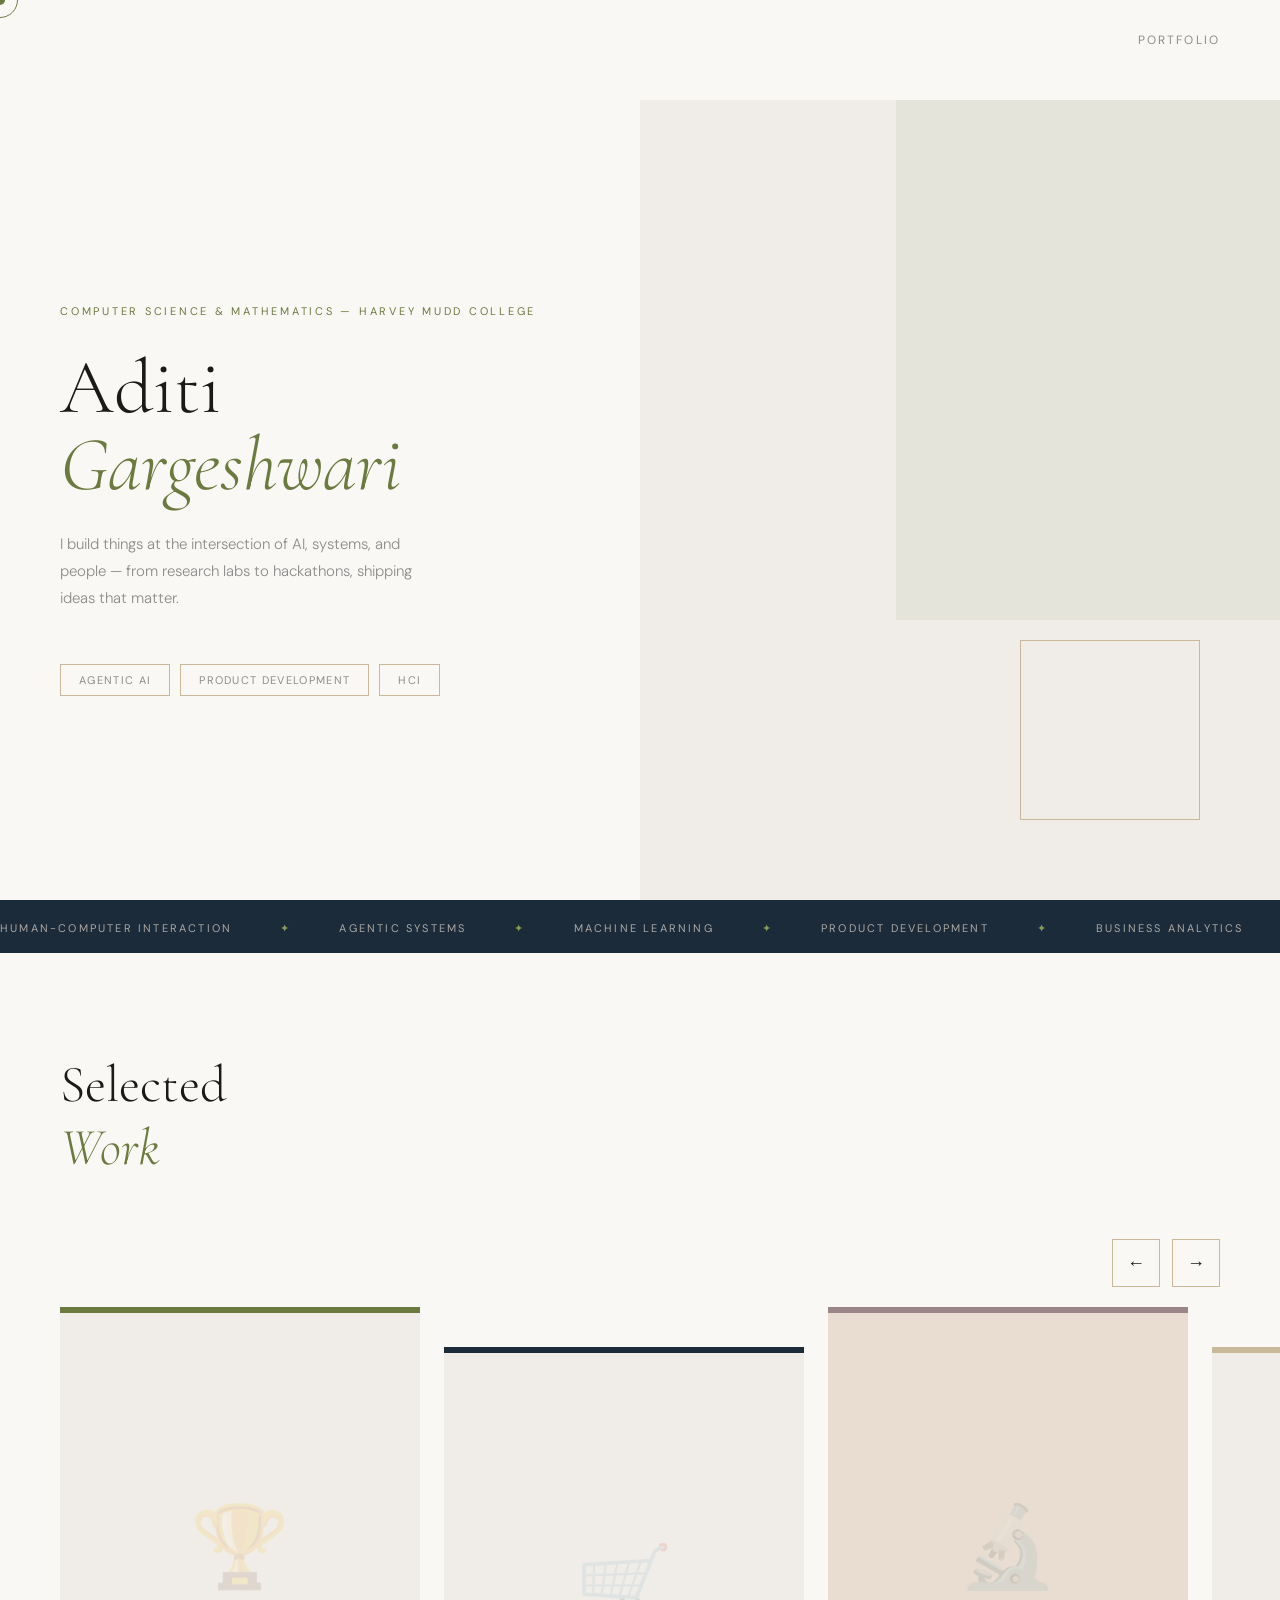
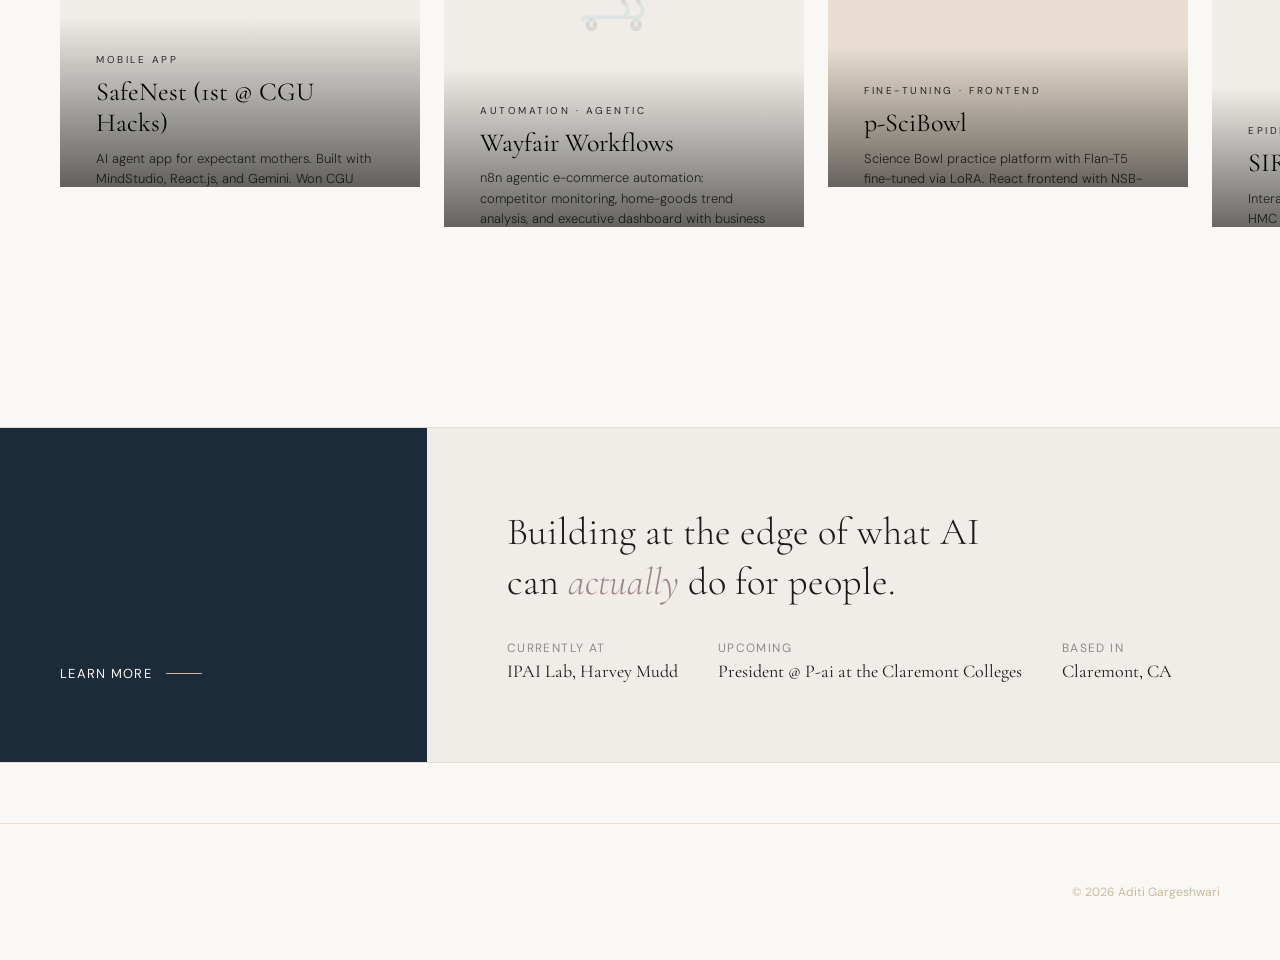
==== index.html @ bfc3ff5f "Rename website.html to index.html" ====
<!DOCTYPE html>
<html lang="en">
<head>
<meta charset="UTF-8">
<meta name="viewport" content="width=device-width, initial-scale=1.0">
<title>Aditi Gargeshwari</title>
<link href="https://fonts.googleapis.com/css2?family=Cormorant+Garamond:ital,wght@0,300;0,400;0,500;1,300;1,400&family=DM+Sans:wght@300;400;500&display=swap" rel="stylesheet">
<style>
  :root {
    --olive: #6B7A3F;
    --olive-light: #8A9A54;
    --tan: #C9B99A;
    --tan-light: #E8DDD0;
    --navy: #1C2B3A;
    --grey: #8C8C8C;
    --grey-light: #F0EDE8;
    --mauve: #9B8589;
    --cream: #FAF8F5;
    --dark: #1A1A18;
  }

  * { margin: 0; padding: 0; box-sizing: border-box; }

  html { scroll-behavior: smooth; }

  body {
    font-family: 'DM Sans', sans-serif;
    background: var(--cream);
    color: var(--dark);
    cursor: none;
  }

  /* Custom cursor */
  .cursor {
    width: 10px; height: 10px;
    background: var(--olive);
    border-radius: 50%;
    position: fixed;
    pointer-events: none;
    z-index: 9999;
    transition: transform 0.15s ease;
    transform: translate(-50%, -50%);
  }
  .cursor-ring {
    width: 36px; height: 36px;
    border: 1px solid var(--olive);
    border-radius: 50%;
    position: fixed;
    pointer-events: none;
    z-index: 9998;
    transition: transform 0.4s ease, width 0.3s, height 0.3s, border-color 0.3s;
    transform: translate(-50%, -50%);
  }
  body:has(a:hover) .cursor-ring,
  body:has(button:hover) .cursor-ring {
    width: 56px; height: 56px;
    border-color: var(--mauve);
  }

  /* NAV */
  nav {
    position: fixed; top: 0; left: 0; right: 0;
    z-index: 100;
    display: flex; justify-content: space-between; align-items: center;
    padding: 28px 60px;
    background: var(--cream);
    border-bottom: 1px solid transparent;
    transition: border-color 0.3s, background 0.3s;
  }
  nav.scrolled {
    border-bottom-color: var(--tan);
    background: rgba(250,248,245,0.96);
    backdrop-filter: blur(10px);
  }
  .nav-logo {
    font-family: 'Cormorant Garamond', serif;
    font-size: 22px;
    font-weight: 400;
    letter-spacing: 0.08em;
    color: var(--dark);
    text-decoration: none;
  }
  .nav-logo span { color: var(--olive); }
  .nav-links {
    display: flex; gap: 44px; list-style: none;
  }
  .nav-links a {
    font-size: 12px;
    letter-spacing: 0.18em;
    text-transform: uppercase;
    text-decoration: none;
    color: var(--grey);
    transition: color 0.2s;
    position: relative;
  }
  .nav-links a::after {
    content: '';
    position: absolute; bottom: -3px; left: 0;
    width: 0; height: 1px;
    background: var(--olive);
    transition: width 0.3s ease;
  }
  .nav-links a:hover { color: var(--dark); }
  .nav-links a:hover::after { width: 100%; }

  /* HERO */
  .hero {
    min-height: 100vh;
    display: grid;
    grid-template-columns: 1fr 1fr;
    padding-top: 100px;
  }
  .hero-left {
    display: flex; flex-direction: column; justify-content: center;
    padding: 80px 60px 80px 60px;
  }
  .hero-eyebrow {
    font-size: 11px;
    letter-spacing: 0.25em;
    text-transform: uppercase;
    color: var(--olive);
    margin-bottom: 32px;
  }
  .hero-name {
    font-family: 'Cormorant Garamond', serif;
    font-size: clamp(56px, 6vw, 88px);
    font-weight: 300;
    line-height: 1.0;
    color: var(--dark);
    margin-bottom: 28px;
  }
  .hero-name em {
    font-style: italic;
    color: var(--olive);
  }
  .hero-desc {
    font-size: 15px;
    line-height: 1.8;
    color: var(--grey);
    max-width: 380px;
    margin-bottom: 52px;
    font-weight: 300;
  }
  .hero-tags {
    display: flex; gap: 10px; flex-wrap: wrap;
  }
  .tag {
    font-size: 11px;
    letter-spacing: 0.12em;
    text-transform: uppercase;
    padding: 8px 18px;
    border: 1px solid var(--tan);
    color: var(--grey);
    border-radius: 0;
    transition: all 0.2s;
  }
  .tag:hover { background: var(--tan-light); color: var(--dark); }

  .hero-right {
    background: var(--grey-light);
    position: relative;
    overflow: hidden;
    display: flex; align-items: flex-end; justify-content: flex-start;
    padding: 60px;
  }
  .hero-accent-block {
    position: absolute;
    top: 0; right: 0;
    width: 60%; height: 65%;
    background: var(--olive);
    opacity: 0.08;
  }
  .hero-accent-block-2 {
    position: absolute;
    bottom: 80px; right: 80px;
    width: 180px; height: 180px;
    border: 1px solid var(--tan);
  }
  .hero-stats {
    display: flex; gap: 48px;
    position: relative; z-index: 2;
  }
  .stat-item {}
  .stat-num {
    font-family: 'Cormorant Garamond', serif;
    font-size: 52px;
    font-weight: 300;
    color: var(--navy);
    line-height: 1;
  }
  .stat-label {
    font-size: 11px;
    letter-spacing: 0.15em;
    text-transform: uppercase;
    color: var(--grey);
    margin-top: 6px;
  }
  .hero-decoration {
    position: absolute;
    top: 40px; left: 40px;
    font-family: 'Cormorant Garamond', serif;
    font-size: 11px;
    letter-spacing: 0.2em;
    text-transform: uppercase;
    color: var(--tan);
    writing-mode: vertical-rl;
  }

  /* MARQUEE */
  .marquee-strip {
    background: var(--navy);
    padding: 16px 0;
    overflow: hidden;
    white-space: nowrap;
  }
  .marquee-inner {
    display: inline-flex; gap: 48px;
    animation: marquee 20s linear infinite;
  }
  .marquee-inner span {
    font-size: 11px;
    letter-spacing: 0.2em;
    text-transform: uppercase;
    color: var(--tan-light);
    opacity: 0.7;
  }
  .marquee-inner .dot {
    color: var(--olive-light);
    opacity: 1;
  }
  @keyframes marquee {
    from { transform: translateX(0); }
    to { transform: translateX(-50%); }
  }

  /* PROJECTS SECTION */
  .projects-section {
    padding: 100px 0;
  }
  .section-header {
    padding: 0 60px 60px;
    display: flex; justify-content: space-between; align-items: flex-end;
  }
  .section-title {
    font-family: 'Cormorant Garamond', serif;
    font-size: 52px;
    font-weight: 300;
    color: var(--dark);
  }
  .section-title em { font-style: italic; color: var(--olive); }
  .section-count {
    font-size: 12px;
    letter-spacing: 0.15em;
    text-transform: uppercase;
    color: var(--grey);
  }

  /* HORIZONTAL SCROLL */
  .h-scroll-wrapper {
    position: relative;
    overflow: hidden;
  }
  .h-scroll-track {
    display: flex;
    gap: 24px;
    padding: 0 60px 40px;
    overflow-x: auto;
    scroll-behavior: smooth;
    scrollbar-width: none;
    -ms-overflow-style: none;
    cursor: grab;
  }
  .h-scroll-track:active { cursor: grabbing; }
  .h-scroll-track::-webkit-scrollbar { display: none; }

  .project-card {
    flex: 0 0 360px;
    height: 480px;
    position: relative;
    overflow: hidden;
    background: var(--grey-light);
    transition: transform 0.4s ease;
  }
  .project-card:hover { transform: translateY(-6px); }
  .project-card:nth-child(even) { margin-top: 40px; }
  .project-card:nth-child(3n) { background: var(--tan-light); }
  .project-card:nth-child(1) .card-accent { background: var(--olive); }
  .project-card:nth-child(2) .card-accent { background: var(--navy); }
  .project-card:nth-child(3) .card-accent { background: var(--mauve); }
  .project-card:nth-child(4) .card-accent { background: var(--tan); }
  .project-card:nth-child(5) .card-accent { background: var(--olive-light); }

  .card-accent {
    position: absolute;
    top: 0; left: 0;
    width: 100%; height: 6px;
  }
  .card-number {
    position: absolute;
    top: 28px; right: 28px;
    font-family: 'Cormorant Garamond', serif;
    font-size: 64px;
    font-weight: 300;
    color: var(--dark);
    opacity: 0.08;
    line-height: 1;
  }
  .card-body {
    position: absolute;
    bottom: 0; left: 0; right: 0;
    padding: 36px;
    background: linear-gradient(to top, rgba(26,26,24,0.9) 0%, transparent 100%);
    color: black; /* CHANGED THIS FROM WHITE TO BLACK  ------------- */
    transform: translateY(60px);
    transition: transform 0.4s ease;
  }
  .project-card:hover .card-body { transform: translateY(0); }
  .card-category {
    font-size: 10px;
    letter-spacing: 0.25em;
    text-transform: uppercase;
    color: var(--black);
    margin-bottom: 10px;
    opacity: 0.8;
  }
  .card-title {
    font-family: 'Cormorant Garamond', serif;
    font-size: 26px;
    font-weight: 400;
    margin-bottom: 10px;
    line-height: 1.2;
  }
  .card-desc {
    font-size: 13px;
    line-height: 1.6;
    opacity: 0.75;
    font-weight: 300;
  }
  .card-icon {
    position: absolute;
    top: 50%; left: 50%;
    transform: translate(-50%, -50%);
    font-size: 80px;
    opacity: 0.15;
    transition: opacity 0.3s, transform 0.3s;
  }
  .project-card:hover .card-icon {
    opacity: 0.06;
    transform: translate(-50%, -60%) scale(1.1);
  }

  /* Scroll controls */
  .scroll-controls {
    display: flex; gap: 12px;
    padding: 0 60px 20px;
    justify-content: flex-end;
  }
  .scroll-btn {
    width: 48px; height: 48px;
    border: 1px solid var(--tan);
    background: none;
    cursor: pointer;
    display: flex; align-items: center; justify-content: center;
    transition: all 0.2s;
    color: var(--dark);
    font-size: 18px;
  }
  .scroll-btn:hover {
    background: var(--navy);
    border-color: var(--navy);
    color: white;
  }

  /* ABOUT TEASER */
  .about-teaser {
    display: grid;
    grid-template-columns: 1fr 2fr;
    border-top: 1px solid var(--tan-light);
    border-bottom: 1px solid var(--tan-light);
    margin: 60px 0;
  }
  .about-left {
    background: var(--navy);
    padding: 80px 60px;
    display: flex; flex-direction: column; justify-content: space-between;
  }
  .about-label {
    font-size: 11px;
    letter-spacing: 0.25em;
    text-transform: uppercase;
    color: var(--tan);
  }
  .about-cta {
    display: inline-flex; align-items: center; gap: 14px;
    color: var(--cream);
    text-decoration: none;
    font-size: 13px;
    letter-spacing: 0.1em;
    text-transform: uppercase;
    margin-top: 40px;
    transition: gap 0.2s;
  }
  .about-cta:hover { gap: 22px; }
  .about-cta-arrow {
    width: 36px; height: 1px;
    background: var(--tan);
    position: relative;
  }
  .about-right {
    padding: 80px 80px;
    background: var(--grey-light);
  }
  .about-quote {
    font-family: 'Cormorant Garamond', serif;
    font-size: clamp(32px, 3vw, 46px);
    font-weight: 300;
    line-height: 1.3;
    color: var(--dark);
    margin-bottom: 32px;
  }
  .about-quote em { font-style: italic; color: var(--mauve); }
  .about-details {
    display: flex; gap: 40px;
  }
  .about-detail {
    font-size: 12px;
    letter-spacing: 0.12em;
    text-transform: uppercase;
    color: var(--grey);
  }
  .about-detail strong {
    display: block;
    font-weight: 400;
    color: var(--dark);
    font-family: 'Cormorant Garamond', serif;
    font-size: 18px;
    letter-spacing: 0;
    text-transform: none;
    margin-top: 4px;
  }

  /* FOOTER */
  footer {
    padding: 60px;
    display: flex; justify-content: space-between; align-items: center;
    border-top: 1px solid var(--tan-light);
  }
  .footer-logo {
    font-family: 'Cormorant Garamond', serif;
    font-size: 28px;
    font-weight: 300;
    color: var(--dark);
  }
  .footer-logo span { color: var(--olive); }
  .footer-links {
    display: flex; gap: 32px; list-style: none;
  }
  .footer-links a {
    font-size: 12px;
    letter-spacing: 0.15em;
    text-transform: uppercase;
    color: var(--grey);
    text-decoration: none;
    transition: color 0.2s;
  }
  .footer-links a:hover { color: var(--olive); }
  .footer-copy {
    font-size: 12px;
    color: var(--tan);
  }

  /* ANIMATIONS */
  .fade-in {
    opacity: 0;
    transform: translateY(24px);
    transition: opacity 0.7s ease, transform 0.7s ease;
  }
  .fade-in.visible { opacity: 1; transform: translateY(0); }

</style>
</head>
<body>

<div class="cursor" id="cursor"></div>
<div class="cursor-ring" id="cursorRing"></div>

<nav id="nav">
  <a href="#" class="nav-logo"><span></span></a>
  <ul class="nav-links">
    <li><a href="#projects">Portfolio</a></li>
    <!-- <li><a href="#">About</a></li>
    <li><a href="#">Résumé</a></li> --> 
  </ul>
</nav>

<!-- HERO -->
<section class="hero">
  <div class="hero-left fade-in">
    <p class="hero-eyebrow">Computer Science & Mathematics — Harvey Mudd College</p>
    <h1 class="hero-name">Aditi<br><em>Gargeshwari</em></h1>
    <p class="hero-desc">I build things at the intersection of AI, systems, and people — from research labs to hackathons, shipping ideas that matter.</p>
    <div class="hero-tags">
      <span class="tag">Agentic AI</span>
      <span class="tag">Product Development</span>
      <span class="tag">HCI</span>
    </div> 
  </div>
  <div class="hero-right">
    <div class="hero-decoration"> <!-- Portfolio — 2026 --> </div>
    <div class="hero-accent-block"></div>
    <div class="hero-accent-block-2"></div>
    <!--  <div class="hero-stats">
      <div class="stat-item">
        <div class="stat-num">1st</div>
        <div class="stat-label">CGU Hacks</div>
      </div>
       <div class="stat-item">
        <div class="stat-num">5+</div>
        <div class="stat-label">Projects</div>
      </div> 
      <div class="stat-item">
        <div class="stat-num">2</div>
        <div class="stat-label">Labs</div>
      </div>
    </div>  -->
  </div>
</section>

<!-- MARQUEE -->
<div class="marquee-strip">
  <div class="marquee-inner">
    <span>Human-Computer Interaction</span><span class="dot">✦</span>
    <span>Agentic Systems</span><span class="dot">✦</span>
    <span>Machine Learning</span><span class="dot">✦</span>
    <span>Product Development</span><span class="dot">✦</span>
    <span>Business Analytics</span><span class="dot">✦</span>
    <span>Mathematics</span><span class="dot">✦</span>

    <span>Human-Computer Interaction</span><span class="dot">✦</span>
    <span>Agentic Systems</span><span class="dot">✦</span>
    <span>Machine Learning</span><span class="dot">✦</span>
    <span>Product Development</span><span class="dot">✦</span>
    <span>Business Analytics</span><span class="dot">✦</span>
    <span>Mathematics</span><span class="dot">✦</span>
  </div>
</div>

<!-- PROJECTS -->
<section class="projects-section" id="projects">
  <div class="section-header fade-in">
    <h2 class="section-title">Selected<br><em>Work</em></h2>
    <span class="section-count"><!-- 05 Projects --> </span>
  </div>

  <div class="scroll-controls">
    <button class="scroll-btn" id="scrollLeft">←</button>
    <button class="scroll-btn" id="scrollRight">→</button>
  </div>

  <div class="h-scroll-wrapper">
    <div class="h-scroll-track" id="scrollTrack">

      <div class="project-card">
        <div class="card-accent"></div>
        <div class="card-number"></div>
        <div class="card-icon">🏆</div>
        <div class="card-body">
          <div class="card-category">Mobile App</div>
          <div class="card-title">SafeNest (1st @ CGU Hacks) </div>
          <div class="card-desc">AI agent app for expectant mothers. Built with MindStudio, React.js, and Gemini. Won CGU Hacks 2025.</div>
        </div>
      </div>

      <div class="project-card">
        <div class="card-accent"></div>
        <div class="card-number"></div>
        <div class="card-icon">🛒</div>
        <div class="card-body">
          <div class="card-category">Automation · Agentic</div>
          <div class="card-title">Wayfair Workflows</div>
          <div class="card-desc">n8n agentic e-commerce automation: competitor monitoring, home-goods trend analysis, and executive dashboard with business actions.</div>
        </div>
      </div>


      <div class="project-card">
        <div class="card-accent"></div>
        <div class="card-number"></div>
        <div class="card-icon">🔬</div>
        <div class="card-body">
          <div class="card-category">Fine-tuning · Frontend</div>
          <div class="card-title">p-SciBowl</div>
          <div class="card-desc">Science Bowl practice platform with Flan-T5 fine-tuned via LoRA. React frontend with NSB-style interface.</div>
        </div>
      </div>

      <div class="project-card">
        <div class="card-accent"></div>
        <div class="card-number"></div>
        <div class="card-icon">📊</div>
        <div class="card-body">
          <div class="card-category">Epidemiology · Applied Math</div>
          <div class="card-title">SIR Model (Prototype)</div>
          <div class="card-desc">Interactive epidemiological model presented to HMC faculty. Built as a supplementary learning tool for visualizing disease models.</div>
        </div>
      </div>

      <div class="project-card">
        <div class="card-accent"></div>
        <div class="card-number"></div>
        <div class="card-icon">🌐</div>
        <div class="card-body">
          <div class="card-category">Browser Extension · AI</div>
          <div class="card-title">Confidence Compass (Prototype)</div>
          <div class="card-desc">Tracks AI vs. independent problem-solving patterns in real time. IPAI Lab fellowship project.</div>
        </div>
      </div>

     
    </div>
  </div>
</section>

<!-- ABOUT TEASER -->
<div class="about-teaser fade-in">
  <div class="about-left">
    <div class="about-label"><!-- About Me --> </div>
    <a href="#" class="about-cta">
      Learn more
      <span class="about-cta-arrow"></span>
    </a>
  </div>
  <div class="about-right">
    <p class="about-quote">Building at the edge of what AI<br>can <em>actually</em> do for people.</p>
    <div class="about-details">
      <div class="about-detail">
        Currently at
        <strong>IPAI Lab, Harvey Mudd</strong>
      </div>
      <div class="about-detail">
        Upcoming
        <strong>President @ P-ai at the Claremont Colleges</strong>
      </div>
      <div class="about-detail">
        Based in
        <strong>Claremont, CA</strong>
      </div>
    </div>
  </div>
</div>

<footer>
  <div class="footer-logo"><span></span></div>
  <ul class="footer-links">
    <!-- <li><a href="#">GitHub</a></li>
    <li><a href="#">LinkedIn</a></li>
    <li><a href="#">Email</a></li> --> 
  </ul>
  <div class="footer-copy">© 2026 Aditi Gargeshwari</div>
</footer>

<script>
  // Custom cursor
  const cursor = document.getElementById('cursor');
  const ring = document.getElementById('cursorRing');
  document.addEventListener('mousemove', e => {
    cursor.style.left = e.clientX + 'px';
    cursor.style.top = e.clientY + 'px';
    setTimeout(() => {
      ring.style.left = e.clientX + 'px';
      ring.style.top = e.clientY + 'px';
    }, 80);
  });

  // Nav scroll
  window.addEventListener('scroll', () => {
    document.getElementById('nav').classList.toggle('scrolled', window.scrollY > 40);
  });

  // Fade in
  const observer = new IntersectionObserver(entries => {
    entries.forEach(e => { if (e.isIntersecting) e.target.classList.add('visible'); });
  }, { threshold: 0.1 });
  document.querySelectorAll('.fade-in').forEach(el => observer.observe(el));

  // Horizontal scroll buttons
  const track = document.getElementById('scrollTrack');
  document.getElementById('scrollLeft').addEventListener('click', () => {
    track.scrollBy({ left: -400, behavior: 'smooth' });
  });
  document.getElementById('scrollRight').addEventListener('click', () => {
    track.scrollBy({ left: 400, behavior: 'smooth' });
  });

  // Drag scroll
  let isDown = false, startX, scrollLeft;
  track.addEventListener('mousedown', e => {
    isDown = true;
    startX = e.pageX - track.offsetLeft;
    scrollLeft = track.scrollLeft;
  });
  track.addEventListener('mouseleave', () => isDown = false);
  track.addEventListener('mouseup', () => isDown = false);
  track.addEventListener('mousemove', e => {
    if (!isDown) return;
    e.preventDefault();
    const x = e.pageX - track.offsetLeft;
    track.scrollLeft = scrollLeft - (x - startX) * 1.5;
  });
</script>
</body>
</html>
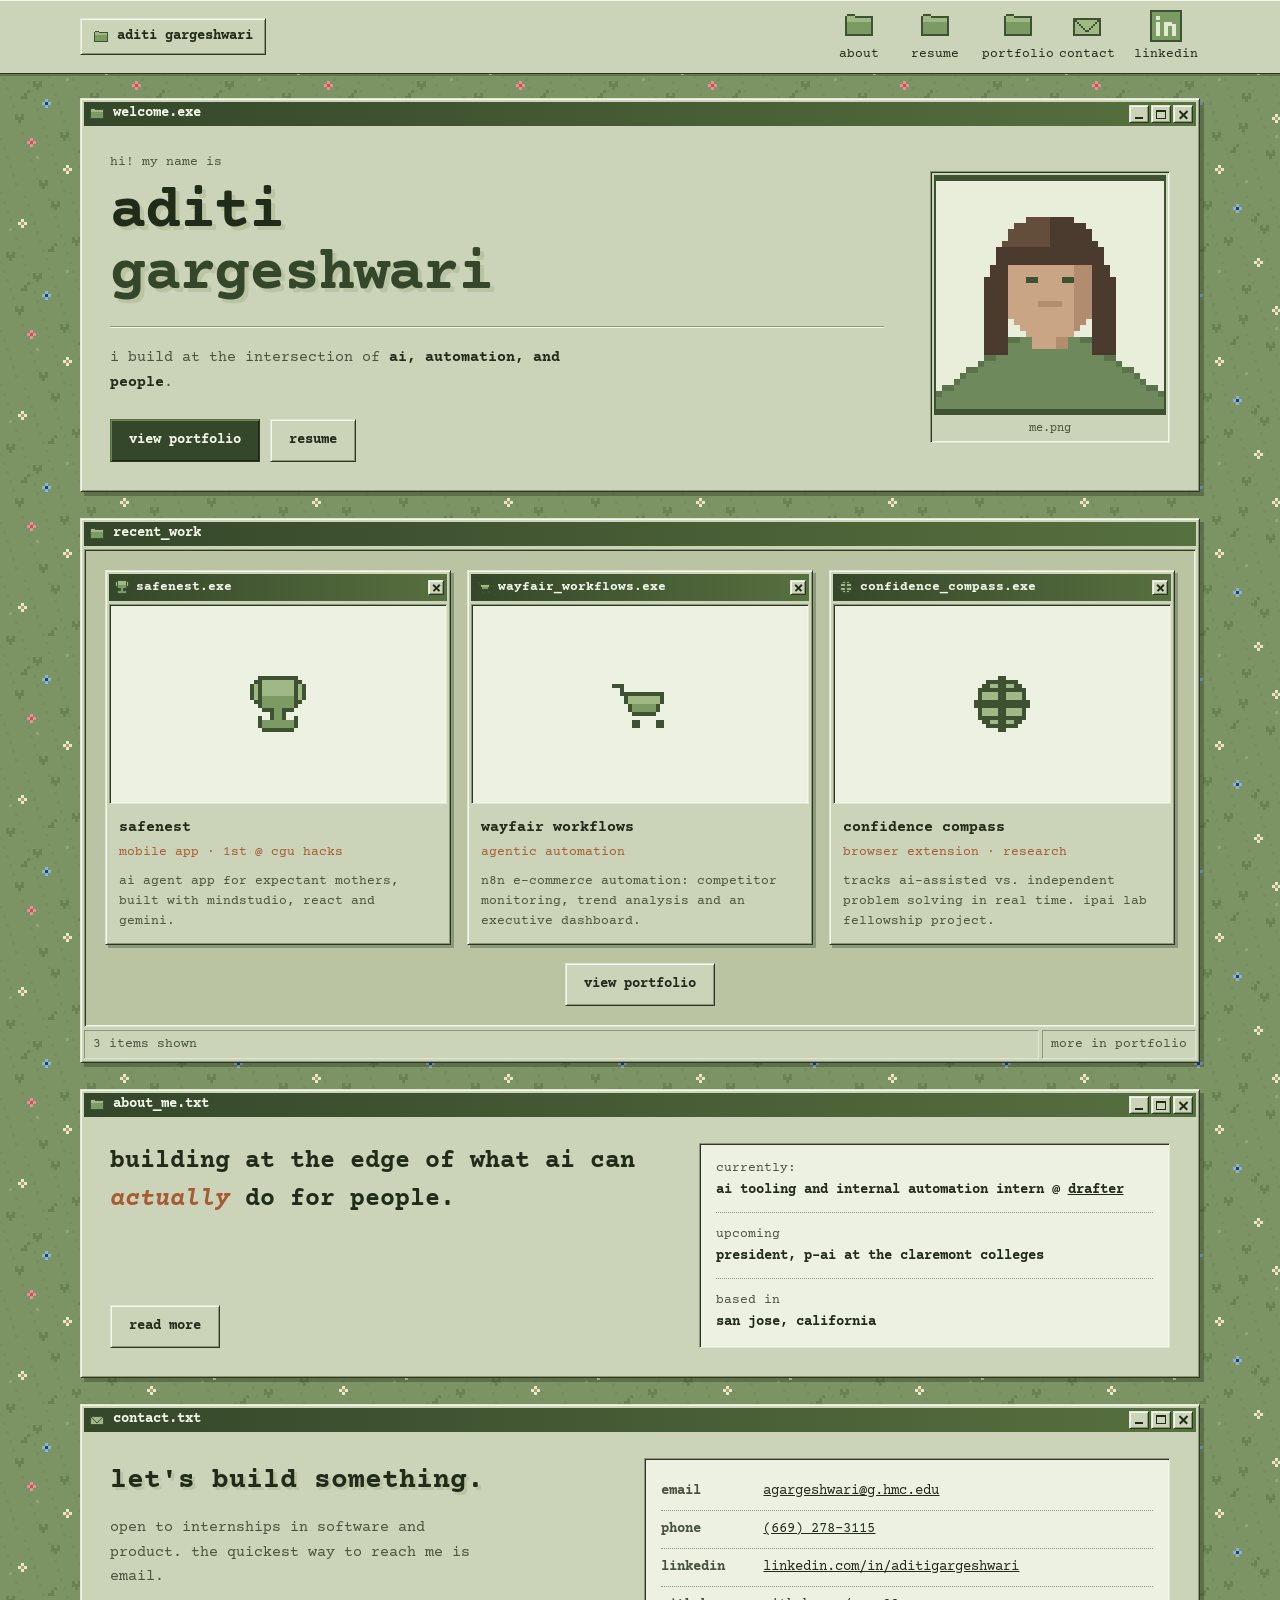
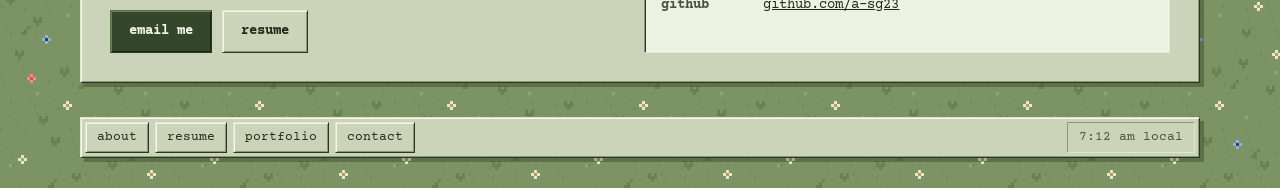
==== commit f7a05794: "Rebuild site as a sage-green retro desktop theme Replace the single-file page with a four-page site " ====
--- a/index.html
+++ b/index.html
@@ -3,710 +3,233 @@
 <head>
 <meta charset="UTF-8">
 <meta name="viewport" content="width=device-width, initial-scale=1.0">
-<title>Aditi Gargeshwari</title>
-<link href="https://fonts.googleapis.com/css2?family=Cormorant+Garamond:ital,wght@0,300;0,400;0,500;1,300;1,400&family=DM+Sans:wght@300;400;500&display=swap" rel="stylesheet">
-<style>
-  :root {
-    --olive: #6B7A3F;
-    --olive-light: #8A9A54;
-    --tan: #C9B99A;
-    --tan-light: #E8DDD0;
-    --navy: #1C2B3A;
-    --grey: #8C8C8C;
-    --grey-light: #F0EDE8;
-    --mauve: #9B8589;
-    --cream: #FAF8F5;
-    --dark: #1A1A18;
-  }
-
-  * { margin: 0; padding: 0; box-sizing: border-box; }
-
-  html { scroll-behavior: smooth; }
-
-  body {
-    font-family: 'DM Sans', sans-serif;
-    background: var(--cream);
-    color: var(--dark);
-    cursor: none;
-  }
-
-  /* Custom cursor */
-  .cursor {
-    width: 10px; height: 10px;
-    background: var(--olive);
-    border-radius: 50%;
-    position: fixed;
-    pointer-events: none;
-    z-index: 9999;
-    transition: transform 0.15s ease;
-    transform: translate(-50%, -50%);
-  }
-  .cursor-ring {
-    width: 36px; height: 36px;
-    border: 1px solid var(--olive);
-    border-radius: 50%;
-    position: fixed;
-    pointer-events: none;
-    z-index: 9998;
-    transition: transform 0.4s ease, width 0.3s, height 0.3s, border-color 0.3s;
-    transform: translate(-50%, -50%);
-  }
-  body:has(a:hover) .cursor-ring,
-  body:has(button:hover) .cursor-ring {
-    width: 56px; height: 56px;
-    border-color: var(--mauve);
-  }
-
-  /* NAV */
-  nav {
-    position: fixed; top: 0; left: 0; right: 0;
-    z-index: 100;
-    display: flex; justify-content: space-between; align-items: center;
-    padding: 28px 60px;
-    background: var(--cream);
-    border-bottom: 1px solid transparent;
-    transition: border-color 0.3s, background 0.3s;
-  }
-  nav.scrolled {
-    border-bottom-color: var(--tan);
-    background: rgba(250,248,245,0.96);
-    backdrop-filter: blur(10px);
-  }
-  .nav-logo {
-    font-family: 'Cormorant Garamond', serif;
-    font-size: 22px;
-    font-weight: 400;
-    letter-spacing: 0.08em;
-    color: var(--dark);
-    text-decoration: none;
-  }
-  .nav-logo span { color: var(--olive); }
-  .nav-links {
-    display: flex; gap: 44px; list-style: none;
-  }
-  .nav-links a {
-    font-size: 12px;
-    letter-spacing: 0.18em;
-    text-transform: uppercase;
-    text-decoration: none;
-    color: var(--grey);
-    transition: color 0.2s;
-    position: relative;
-  }
-  .nav-links a::after {
-    content: '';
-    position: absolute; bottom: -3px; left: 0;
-    width: 0; height: 1px;
-    background: var(--olive);
-    transition: width 0.3s ease;
-  }
-  .nav-links a:hover { color: var(--dark); }
-  .nav-links a:hover::after { width: 100%; }
-
-  /* HERO */
-  .hero {
-    min-height: 100vh;
-    display: grid;
-    grid-template-columns: 1fr 1fr;
-    padding-top: 100px;
-  }
-  .hero-left {
-    display: flex; flex-direction: column; justify-content: center;
-    padding: 80px 60px 80px 60px;
-  }
-  .hero-eyebrow {
-    font-size: 11px;
-    letter-spacing: 0.25em;
-    text-transform: uppercase;
-    color: var(--olive);
-    margin-bottom: 32px;
-  }
-  .hero-name {
-    font-family: 'Cormorant Garamond', serif;
-    font-size: clamp(56px, 6vw, 88px);
-    font-weight: 300;
-    line-height: 1.0;
-    color: var(--dark);
-    margin-bottom: 28px;
-  }
-  .hero-name em {
-    font-style: italic;
-    color: var(--olive);
-  }
-  .hero-desc {
-    font-size: 15px;
-    line-height: 1.8;
-    color: var(--grey);
-    max-width: 380px;
-    margin-bottom: 52px;
-    font-weight: 300;
-  }
-  .hero-tags {
-    display: flex; gap: 10px; flex-wrap: wrap;
-  }
-  .tag {
-    font-size: 11px;
-    letter-spacing: 0.12em;
-    text-transform: uppercase;
-    padding: 8px 18px;
-    border: 1px solid var(--tan);
-    color: var(--grey);
-    border-radius: 0;
-    transition: all 0.2s;
-  }
-  .tag:hover { background: var(--tan-light); color: var(--dark); }
-
-  .hero-right {
-    background: var(--grey-light);
-    position: relative;
-    overflow: hidden;
-    display: flex; align-items: flex-end; justify-content: flex-start;
-    padding: 60px;
-  }
-  .hero-accent-block {
-    position: absolute;
-    top: 0; right: 0;
-    width: 60%; height: 65%;
-    background: var(--olive);
-    opacity: 0.08;
-  }
-  .hero-accent-block-2 {
-    position: absolute;
-    bottom: 80px; right: 80px;
-    width: 180px; height: 180px;
-    border: 1px solid var(--tan);
-  }
-  .hero-stats {
-    display: flex; gap: 48px;
-    position: relative; z-index: 2;
-  }
-  .stat-item {}
-  .stat-num {
-    font-family: 'Cormorant Garamond', serif;
-    font-size: 52px;
-    font-weight: 300;
-    color: var(--navy);
-    line-height: 1;
-  }
-  .stat-label {
-    font-size: 11px;
-    letter-spacing: 0.15em;
-    text-transform: uppercase;
-    color: var(--grey);
-    margin-top: 6px;
-  }
-  .hero-decoration {
-    position: absolute;
-    top: 40px; left: 40px;
-    font-family: 'Cormorant Garamond', serif;
-    font-size: 11px;
-    letter-spacing: 0.2em;
-    text-transform: uppercase;
-    color: var(--tan);
-    writing-mode: vertical-rl;
-  }
-
-  /* MARQUEE */
-  .marquee-strip {
-    background: var(--navy);
-    padding: 16px 0;
-    overflow: hidden;
-    white-space: nowrap;
-  }
-  .marquee-inner {
-    display: inline-flex; gap: 48px;
-    animation: marquee 20s linear infinite;
-  }
-  .marquee-inner span {
-    font-size: 11px;
-    letter-spacing: 0.2em;
-    text-transform: uppercase;
-    color: var(--tan-light);
-    opacity: 0.7;
-  }
-  .marquee-inner .dot {
-    color: var(--olive-light);
-    opacity: 1;
-  }
-  @keyframes marquee {
-    from { transform: translateX(0); }
-    to { transform: translateX(-50%); }
-  }
-
-  /* PROJECTS SECTION */
-  .projects-section {
-    padding: 100px 0;
-  }
-  .section-header {
-    padding: 0 60px 60px;
-    display: flex; justify-content: space-between; align-items: flex-end;
-  }
-  .section-title {
-    font-family: 'Cormorant Garamond', serif;
-    font-size: 52px;
-    font-weight: 300;
-    color: var(--dark);
-  }
-  .section-title em { font-style: italic; color: var(--olive); }
-  .section-count {
-    font-size: 12px;
-    letter-spacing: 0.15em;
-    text-transform: uppercase;
-    color: var(--grey);
-  }
-
-  /* HORIZONTAL SCROLL */
-  .h-scroll-wrapper {
-    position: relative;
-    overflow: hidden;
-  }
-  .h-scroll-track {
-    display: flex;
-    gap: 24px;
-    padding: 0 60px 40px;
-    overflow-x: auto;
-    scroll-behavior: smooth;
-    scrollbar-width: none;
-    -ms-overflow-style: none;
-    cursor: grab;
-  }
-  .h-scroll-track:active { cursor: grabbing; }
-  .h-scroll-track::-webkit-scrollbar { display: none; }
-
-  .project-card {
-    flex: 0 0 360px;
-    height: 480px;
-    position: relative;
-    overflow: hidden;
-    background: var(--grey-light);
-    transition: transform 0.4s ease;
-  }
-  .project-card:hover { transform: translateY(-6px); }
-  .project-card:nth-child(even) { margin-top: 40px; }
-  .project-card:nth-child(3n) { background: var(--tan-light); }
-  .project-card:nth-child(1) .card-accent { background: var(--olive); }
-  .project-card:nth-child(2) .card-accent { background: var(--navy); }
-  .project-card:nth-child(3) .card-accent { background: var(--mauve); }
-  .project-card:nth-child(4) .card-accent { background: var(--tan); }
-  .project-card:nth-child(5) .card-accent { background: var(--olive-light); }
-
-  .card-accent {
-    position: absolute;
-    top: 0; left: 0;
-    width: 100%; height: 6px;
-  }
-  .card-number {
-    position: absolute;
-    top: 28px; right: 28px;
-    font-family: 'Cormorant Garamond', serif;
-    font-size: 64px;
-    font-weight: 300;
-    color: var(--dark);
-    opacity: 0.08;
-    line-height: 1;
-  }
-  .card-body {
-    position: absolute;
-    bottom: 0; left: 0; right: 0;
-    padding: 36px;
-    background: linear-gradient(to top, rgba(26,26,24,0.9) 0%, transparent 100%);
-    color: black; /* CHANGED THIS FROM WHITE TO BLACK  ------------- */
-    transform: translateY(60px);
-    transition: transform 0.4s ease;
-  }
-  .project-card:hover .card-body { transform: translateY(0); }
-  .card-category {
-    font-size: 10px;
-    letter-spacing: 0.25em;
-    text-transform: uppercase;
-    color: var(--black);
-    margin-bottom: 10px;
-    opacity: 0.8;
-  }
-  .card-title {
-    font-family: 'Cormorant Garamond', serif;
-    font-size: 26px;
-    font-weight: 400;
-    margin-bottom: 10px;
-    line-height: 1.2;
-  }
-  .card-desc {
-    font-size: 13px;
-    line-height: 1.6;
-    opacity: 0.75;
-    font-weight: 300;
-  }
-  .card-icon {
-    position: absolute;
-    top: 50%; left: 50%;
-    transform: translate(-50%, -50%);
-    font-size: 80px;
-    opacity: 0.15;
-    transition: opacity 0.3s, transform 0.3s;
-  }
-  .project-card:hover .card-icon {
-    opacity: 0.06;
-    transform: translate(-50%, -60%) scale(1.1);
-  }
-
-  /* Scroll controls */
-  .scroll-controls {
-    display: flex; gap: 12px;
-    padding: 0 60px 20px;
-    justify-content: flex-end;
-  }
-  .scroll-btn {
-    width: 48px; height: 48px;
-    border: 1px solid var(--tan);
-    background: none;
-    cursor: pointer;
-    display: flex; align-items: center; justify-content: center;
-    transition: all 0.2s;
-    color: var(--dark);
-    font-size: 18px;
-  }
-  .scroll-btn:hover {
-    background: var(--navy);
-    border-color: var(--navy);
-    color: white;
-  }
-
-  /* ABOUT TEASER */
-  .about-teaser {
-    display: grid;
-    grid-template-columns: 1fr 2fr;
-    border-top: 1px solid var(--tan-light);
-    border-bottom: 1px solid var(--tan-light);
-    margin: 60px 0;
-  }
-  .about-left {
-    background: var(--navy);
-    padding: 80px 60px;
-    display: flex; flex-direction: column; justify-content: space-between;
-  }
-  .about-label {
-    font-size: 11px;
-    letter-spacing: 0.25em;
-    text-transform: uppercase;
-    color: var(--tan);
-  }
-  .about-cta {
-    display: inline-flex; align-items: center; gap: 14px;
-    color: var(--cream);
-    text-decoration: none;
-    font-size: 13px;
-    letter-spacing: 0.1em;
-    text-transform: uppercase;
-    margin-top: 40px;
-    transition: gap 0.2s;
-  }
-  .about-cta:hover { gap: 22px; }
-  .about-cta-arrow {
-    width: 36px; height: 1px;
-    background: var(--tan);
-    position: relative;
-  }
-  .about-right {
-    padding: 80px 80px;
-    background: var(--grey-light);
-  }
-  .about-quote {
-    font-family: 'Cormorant Garamond', serif;
-    font-size: clamp(32px, 3vw, 46px);
-    font-weight: 300;
-    line-height: 1.3;
-    color: var(--dark);
-    margin-bottom: 32px;
-  }
-  .about-quote em { font-style: italic; color: var(--mauve); }
-  .about-details {
-    display: flex; gap: 40px;
-  }
-  .about-detail {
-    font-size: 12px;
-    letter-spacing: 0.12em;
-    text-transform: uppercase;
-    color: var(--grey);
-  }
-  .about-detail strong {
-    display: block;
-    font-weight: 400;
-    color: var(--dark);
-    font-family: 'Cormorant Garamond', serif;
-    font-size: 18px;
-    letter-spacing: 0;
-    text-transform: none;
-    margin-top: 4px;
-  }
-
-  /* FOOTER */
-  footer {
-    padding: 60px;
-    display: flex; justify-content: space-between; align-items: center;
-    border-top: 1px solid var(--tan-light);
-  }
-  .footer-logo {
-    font-family: 'Cormorant Garamond', serif;
-    font-size: 28px;
-    font-weight: 300;
-    color: var(--dark);
-  }
-  .footer-logo span { color: var(--olive); }
-  .footer-links {
-    display: flex; gap: 32px; list-style: none;
-  }
-  .footer-links a {
-    font-size: 12px;
-    letter-spacing: 0.15em;
-    text-transform: uppercase;
-    color: var(--grey);
-    text-decoration: none;
-    transition: color 0.2s;
-  }
-  .footer-links a:hover { color: var(--olive); }
-  .footer-copy {
-    font-size: 12px;
-    color: var(--tan);
-  }
-
-  /* ANIMATIONS */
-  .fade-in {
-    opacity: 0;
-    transform: translateY(24px);
-    transition: opacity 0.7s ease, transform 0.7s ease;
-  }
-  .fade-in.visible { opacity: 1; transform: translateY(0); }
-
-</style>
+<title>Aditi Gargeshwari — CS &amp; Mathematics, Harvey Mudd College</title>
+<meta name="description" content="Aditi Gargeshwari — computer science and mathematics at Harvey Mudd College. Building at the intersection of AI, automation, and people.">
+<link rel="icon" href="assets/img/icon-folder.png">
+<link rel="preconnect" href="https://fonts.googleapis.com">
+<link rel="preconnect" href="https://fonts.gstatic.com" crossorigin>
+<link href="https://fonts.googleapis.com/css2?family=Courier+Prime:ital,wght@0,400;0,700;1,400;1,700&display=swap" rel="stylesheet">
+<link rel="stylesheet" href="assets/css/site.css">
+<script>document.documentElement.classList.add('js');</script>
 </head>
 <body>
 
-<div class="cursor" id="cursor"></div>
-<div class="cursor-ring" id="cursorRing"></div>
-
-<nav id="nav">
-  <a href="#" class="nav-logo"><span></span></a>
-  <ul class="nav-links">
-    <li><a href="#projects">Portfolio</a></li>
-    <!-- <li><a href="#">About</a></li>
-    <li><a href="#">Résumé</a></li> --> 
-  </ul>
-</nav>
-
-<!-- HERO -->
-<section class="hero">
-  <div class="hero-left fade-in">
-    <p class="hero-eyebrow">Computer Science & Mathematics — Harvey Mudd College</p>
-    <h1 class="hero-name">Aditi<br><em>Gargeshwari</em></h1>
-    <p class="hero-desc">I build things at the intersection of AI, systems, and people — from research labs to hackathons, shipping ideas that matter.</p>
-    <div class="hero-tags">
-      <span class="tag">Agentic AI</span>
-      <span class="tag">Product Development</span>
-      <span class="tag">HCI</span>
-    </div> 
+<a class="skip-link" href="#main">skip to content</a>
+
+<!-- =========================== NAV =========================== -->
+<header class="nav">
+  <div class="nav__inner">
+    <a class="brand" href="index.html">
+      <img src="assets/img/icon-folder.png" alt="" width="16" height="16">
+      <span>aditi gargeshwari</span>
+    </a>
+
+    <nav aria-label="Primary">
+      <ul class="dock">
+        <li><a href="about.html"><img src="assets/img/icon-folder.png" alt="" width="32" height="32"><span>about</span></a></li>
+        <li><a href="resume.html"><img src="assets/img/icon-folder.png" alt="" width="32" height="32"><span>resume</span></a></li>
+        <li><a href="portfolio.html"><img src="assets/img/icon-folder.png" alt="" width="32" height="32"><span>portfolio</span></a></li>
+        <li><a href="#contact"><img src="assets/img/icon-envelope.png" alt="" width="32" height="32"><span>contact</span></a></li>
+        <li><a href="https://www.linkedin.com/in/aditigargeshwari" target="_blank" rel="noopener"><img src="assets/img/icon-linkedin.png" alt="" width="32" height="32"><span>linkedin</span></a></li>
+      </ul>
+    </nav>
   </div>
-  <div class="hero-right">
-    <div class="hero-decoration"> <!-- Portfolio — 2026 --> </div>
-    <div class="hero-accent-block"></div>
-    <div class="hero-accent-block-2"></div>
-    <!--  <div class="hero-stats">
-      <div class="stat-item">
-        <div class="stat-num">1st</div>
-        <div class="stat-label">CGU Hacks</div>
-      </div>
-       <div class="stat-item">
-        <div class="stat-num">5+</div>
-        <div class="stat-label">Projects</div>
-      </div> 
-      <div class="stat-item">
-        <div class="stat-num">2</div>
-        <div class="stat-label">Labs</div>
-      </div>
-    </div>  -->
+</header>
+
+<main class="desktop" id="main">
+
+  <!-- =========================== HERO =========================== -->
+  <section class="win reveal">
+    <div class="win__bar">
+      <img src="assets/img/icon-folder.png" alt="" width="16" height="16">
+      <span class="win__name">welcome.exe</span>
+      <span class="win__ctrls" aria-hidden="true">
+        <span class="win__btn win__btn--min"><i></i></span>
+        <span class="win__btn win__btn--max"><i></i></span>
+        <span class="win__btn win__btn--close"><i></i></span>
+      </span>
+    </div>
+
+    <div class="win__body">
+      <div class="hero__grid">
+        <div>
+          <p class="hero__hi">hi! my name is</p>
+          <h1 class="hero__name">aditi<span>gargeshwari</span></h1>
+          <hr class="hero__rule">
+          <p class="hero__desc">
+            i build at the intersection of <b>ai, automation, and people</b>.
+          </p>
+          <div class="hero__cta">
+            <a class="btn btn--go" href="portfolio.html">view portfolio</a>
+            <a class="btn" href="resume.html">resume</a>
+          </div>
+        </div>
+
+        <!-- headshot: replace assets/img/me.png with your photo, any square-ish crop -->
+        <figure class="headshot">
+          <img src="assets/img/me.png" alt="Aditi Gargeshwari" width="240" height="240">
+          <figcaption>me.png</figcaption>
+        </figure>
+      </div>
+    </div>
+  </section>
+
+  <!-- =========================== WORK =========================== -->
+  <section class="win reveal" id="work">
+    <div class="win__bar">
+      <img src="assets/img/icon-folder.png" alt="" width="16" height="16">
+      <span class="win__name">recent_work</span>
+    </div>
+
+    <div class="win__body--mdi">
+      <div class="work-grid">
+
+        <a class="card" href="portfolio.html">
+          <span class="card__bar">
+            <img src="assets/img/icon-trophy.png" alt="" width="16" height="16">
+            <span>safenest.exe</span>
+            <span class="win__btn win__btn--close" aria-hidden="true"><i></i></span>
+          </span>
+          <span class="card__thumb">
+            <!-- swap in: <img class="shot" src="assets/img/shot-safenest.png" alt=""> -->
+            <img src="assets/img/icon-trophy.png" alt="" width="48" height="48">
+          </span>
+          <span class="card__body">
+            <span class="card__title">safenest</span>
+            <span class="card__meta">mobile app · 1st @ cgu hacks</span>
+            <span class="card__desc">ai agent app for expectant mothers, built with mindstudio, react and gemini.</span>
+          </span>
+        </a>
+
+        <a class="card" href="portfolio.html">
+          <span class="card__bar">
+            <img src="assets/img/icon-cart.png" alt="" width="16" height="16">
+            <span>wayfair_workflows.exe</span>
+            <span class="win__btn win__btn--close" aria-hidden="true"><i></i></span>
+          </span>
+          <span class="card__thumb">
+            <!-- swap in: <img class="shot" src="assets/img/shot-wayfair.png" alt=""> -->
+            <img src="assets/img/icon-cart.png" alt="" width="48" height="48">
+          </span>
+          <span class="card__body">
+            <span class="card__title">wayfair workflows</span>
+            <span class="card__meta">agentic automation</span>
+            <span class="card__desc">n8n e-commerce automation: competitor monitoring, trend analysis and an executive dashboard.</span>
+          </span>
+        </a>
+
+        <a class="card" href="portfolio.html">
+          <span class="card__bar">
+            <img src="assets/img/icon-globe.png" alt="" width="16" height="16">
+            <span>confidence_compass.exe</span>
+            <span class="win__btn win__btn--close" aria-hidden="true"><i></i></span>
+          </span>
+          <span class="card__thumb">
+            <!-- swap in: <img class="shot" src="assets/img/shot-compass.png" alt=""> -->
+            <img src="assets/img/icon-globe.png" alt="" width="48" height="48">
+          </span>
+          <span class="card__body">
+            <span class="card__title">confidence compass</span>
+            <span class="card__meta">browser extension · research</span>
+            <span class="card__desc">tracks ai-assisted vs. independent problem solving in real time. ipai lab fellowship project.</span>
+          </span>
+        </a>
+
+      </div>
+
+      <div class="center-row">
+        <a class="btn" href="portfolio.html">view portfolio</a>
+      </div>
+    </div>
+
+    <div class="win__status">
+      <span class="win__cell win__cell--grow">3 items shown</span>
+      <span class="win__cell">more in portfolio</span>
+    </div>
+  </section>
+
+  <!-- =========================== ABOUT =========================== -->
+  <section class="win reveal">
+    <div class="win__bar">
+      <img src="assets/img/icon-folder.png" alt="" width="16" height="16">
+      <span class="win__name">about_me.txt</span>
+      <span class="win__ctrls" aria-hidden="true">
+        <span class="win__btn win__btn--min"><i></i></span>
+        <span class="win__btn win__btn--max"><i></i></span>
+        <span class="win__btn win__btn--close"><i></i></span>
+      </span>
+    </div>
+
+    <div class="win__body">
+      <div class="about">
+        <div>
+          <p class="about__quote">building at the edge of what ai can <em>actually</em> do for people.</p>
+          <div class="about__cta"><a class="btn" href="about.html">read more</a></div>
+        </div>
+        <dl class="facts">
+          <div>
+            <dt>currently:</dt>
+            <dd>ai tooling and internal automation intern @ <a href="https://www.linkedin.com/company/drafter-inc/posts/?feedView=all" target="_blank" rel="noopener">drafter</a></dd>
+          </div>
+          <div>
+            <dt>upcoming</dt>
+            <dd>president, p-ai at the claremont colleges</dd>
+          </div>
+          <div>
+            <dt>based in</dt>
+            <dd>san jose, california</dd>
+          </div>
+        </dl>
+      </div>
+    </div>
+  </section>
+
+  <!-- =========================== CONTACT =========================== -->
+  <section class="win reveal" id="contact">
+    <div class="win__bar">
+      <img src="assets/img/icon-envelope.png" alt="" width="16" height="16">
+      <span class="win__name">contact.txt</span>
+      <span class="win__ctrls" aria-hidden="true">
+        <span class="win__btn win__btn--min"><i></i></span>
+        <span class="win__btn win__btn--max"><i></i></span>
+        <span class="win__btn win__btn--close"><i></i></span>
+      </span>
+    </div>
+
+    <div class="win__body">
+      <div class="contact">
+        <div>
+          <h2>let's build something.</h2>
+          <p>open to internships in software and product. the quickest way to reach me is email.</p>
+          <div class="contact__cta">
+            <a class="btn btn--go" href="mailto:agargeshwari@g.hmc.edu">email me</a>
+            <a class="btn" href="resume.html">resume</a>
+          </div>
+        </div>
+
+        <ul class="fields">
+          <li><b>email</b><a href="mailto:agargeshwari@g.hmc.edu">agargeshwari@g.hmc.edu</a></li>
+          <li><b>phone</b><a href="tel:+16692783115">(669) 278-3115</a></li>
+          <li><b>linkedin</b><a href="https://www.linkedin.com/in/aditigargeshwari" target="_blank" rel="noopener">linkedin.com/in/aditigargeshwari</a></li>
+          <li><b>github</b><a href="https://github.com/A-SG23" target="_blank" rel="noopener">github.com/A-SG23</a></li>
+        </ul>
+      </div>
+    </div>
+  </section>
+
+</main>
+
+<!-- =========================== TASKBAR =========================== -->
+<footer class="taskbar">
+  <div class="taskbar__inner">
+    <a href="about.html">about</a>
+    <a href="resume.html">resume</a>
+    <a href="portfolio.html">portfolio</a>
+    <a href="#contact">contact</a>
+    <span class="taskbar__clock" data-clock>© 2026</span>
   </div>
-</section>
-
-<!-- MARQUEE -->
-<div class="marquee-strip">
-  <div class="marquee-inner">
-    <span>Human-Computer Interaction</span><span class="dot">✦</span>
-    <span>Agentic Systems</span><span class="dot">✦</span>
-    <span>Machine Learning</span><span class="dot">✦</span>
-    <span>Product Development</span><span class="dot">✦</span>
-    <span>Business Analytics</span><span class="dot">✦</span>
-    <span>Mathematics</span><span class="dot">✦</span>
-
-    <span>Human-Computer Interaction</span><span class="dot">✦</span>
-    <span>Agentic Systems</span><span class="dot">✦</span>
-    <span>Machine Learning</span><span class="dot">✦</span>
-    <span>Product Development</span><span class="dot">✦</span>
-    <span>Business Analytics</span><span class="dot">✦</span>
-    <span>Mathematics</span><span class="dot">✦</span>
-  </div>
-</div>
-
-<!-- PROJECTS -->
-<section class="projects-section" id="projects">
-  <div class="section-header fade-in">
-    <h2 class="section-title">Selected<br><em>Work</em></h2>
-    <span class="section-count"><!-- 05 Projects --> </span>
-  </div>
-
-  <div class="scroll-controls">
-    <button class="scroll-btn" id="scrollLeft">←</button>
-    <button class="scroll-btn" id="scrollRight">→</button>
-  </div>
-
-  <div class="h-scroll-wrapper">
-    <div class="h-scroll-track" id="scrollTrack">
-
-      <div class="project-card">
-        <div class="card-accent"></div>
-        <div class="card-number"></div>
-        <div class="card-icon">🏆</div>
-        <div class="card-body">
-          <div class="card-category">Mobile App</div>
-          <div class="card-title">SafeNest (1st @ CGU Hacks) </div>
-          <div class="card-desc">AI agent app for expectant mothers. Built with MindStudio, React.js, and Gemini. Won CGU Hacks 2025.</div>
-        </div>
-      </div>
-
-      <div class="project-card">
-        <div class="card-accent"></div>
-        <div class="card-number"></div>
-        <div class="card-icon">🛒</div>
-        <div class="card-body">
-          <div class="card-category">Automation · Agentic</div>
-          <div class="card-title">Wayfair Workflows</div>
-          <div class="card-desc">n8n agentic e-commerce automation: competitor monitoring, home-goods trend analysis, and executive dashboard with business actions.</div>
-        </div>
-      </div>
-
-
-      <div class="project-card">
-        <div class="card-accent"></div>
-        <div class="card-number"></div>
-        <div class="card-icon">🔬</div>
-        <div class="card-body">
-          <div class="card-category">Fine-tuning · Frontend</div>
-          <div class="card-title">p-SciBowl</div>
-          <div class="card-desc">Science Bowl practice platform with Flan-T5 fine-tuned via LoRA. React frontend with NSB-style interface.</div>
-        </div>
-      </div>
-
-      <div class="project-card">
-        <div class="card-accent"></div>
-        <div class="card-number"></div>
-        <div class="card-icon">📊</div>
-        <div class="card-body">
-          <div class="card-category">Epidemiology · Applied Math</div>
-          <div class="card-title">SIR Model (Prototype)</div>
-          <div class="card-desc">Interactive epidemiological model presented to HMC faculty. Built as a supplementary learning tool for visualizing disease models.</div>
-        </div>
-      </div>
-
-      <div class="project-card">
-        <div class="card-accent"></div>
-        <div class="card-number"></div>
-        <div class="card-icon">🌐</div>
-        <div class="card-body">
-          <div class="card-category">Browser Extension · AI</div>
-          <div class="card-title">Confidence Compass (Prototype)</div>
-          <div class="card-desc">Tracks AI vs. independent problem-solving patterns in real time. IPAI Lab fellowship project.</div>
-        </div>
-      </div>
-
-     
-    </div>
-  </div>
-</section>
-
-<!-- ABOUT TEASER -->
-<div class="about-teaser fade-in">
-  <div class="about-left">
-    <div class="about-label"><!-- About Me --> </div>
-    <a href="#" class="about-cta">
-      Learn more
-      <span class="about-cta-arrow"></span>
-    </a>
-  </div>
-  <div class="about-right">
-    <p class="about-quote">Building at the edge of what AI<br>can <em>actually</em> do for people.</p>
-    <div class="about-details">
-      <div class="about-detail">
-        Currently at
-        <strong>IPAI Lab, Harvey Mudd</strong>
-      </div>
-      <div class="about-detail">
-        Upcoming
-        <strong>President @ P-ai at the Claremont Colleges</strong>
-      </div>
-      <div class="about-detail">
-        Based in
-        <strong>Claremont, CA</strong>
-      </div>
-    </div>
-  </div>
-</div>
-
-<footer>
-  <div class="footer-logo"><span></span></div>
-  <ul class="footer-links">
-    <!-- <li><a href="#">GitHub</a></li>
-    <li><a href="#">LinkedIn</a></li>
-    <li><a href="#">Email</a></li> --> 
-  </ul>
-  <div class="footer-copy">© 2026 Aditi Gargeshwari</div>
 </footer>
 
-<script>
-  // Custom cursor
-  const cursor = document.getElementById('cursor');
-  const ring = document.getElementById('cursorRing');
-  document.addEventListener('mousemove', e => {
-    cursor.style.left = e.clientX + 'px';
-    cursor.style.top = e.clientY + 'px';
-    setTimeout(() => {
-      ring.style.left = e.clientX + 'px';
-      ring.style.top = e.clientY + 'px';
-    }, 80);
-  });
-
-  // Nav scroll
-  window.addEventListener('scroll', () => {
-    document.getElementById('nav').classList.toggle('scrolled', window.scrollY > 40);
-  });
-
-  // Fade in
-  const observer = new IntersectionObserver(entries => {
-    entries.forEach(e => { if (e.isIntersecting) e.target.classList.add('visible'); });
-  }, { threshold: 0.1 });
-  document.querySelectorAll('.fade-in').forEach(el => observer.observe(el));
-
-  // Horizontal scroll buttons
-  const track = document.getElementById('scrollTrack');
-  document.getElementById('scrollLeft').addEventListener('click', () => {
-    track.scrollBy({ left: -400, behavior: 'smooth' });
-  });
-  document.getElementById('scrollRight').addEventListener('click', () => {
-    track.scrollBy({ left: 400, behavior: 'smooth' });
-  });
-
-  // Drag scroll
-  let isDown = false, startX, scrollLeft;
-  track.addEventListener('mousedown', e => {
-    isDown = true;
-    startX = e.pageX - track.offsetLeft;
-    scrollLeft = track.scrollLeft;
-  });
-  track.addEventListener('mouseleave', () => isDown = false);
-  track.addEventListener('mouseup', () => isDown = false);
-  track.addEventListener('mousemove', e => {
-    if (!isDown) return;
-    e.preventDefault();
-    const x = e.pageX - track.offsetLeft;
-    track.scrollLeft = scrollLeft - (x - startX) * 1.5;
-  });
-</script>
+<script src="assets/js/site.js"></script>
 </body>
 </html>
--- a/assets/css/site.css
+++ b/assets/css/site.css
@@ -0,0 +1,620 @@
+/* ==========================================================================
+   aditi gargeshwari — sage desktop theme
+   a win95/98 interface reskinned in sage green, monospace serif, all lowercase
+   ========================================================================== */
+
+:root {
+  /* desktop */
+  --desktop:   #7C9463;
+
+  /* window chrome — the sage equivalent of win95 "silver" */
+  --face:      #CBD3B8;
+  --face-dim:  #BAC4A3;
+  --face-hov:  #B4BF9B;   /* buttons darken to this on hover */
+  --face-act:  #A5B189;
+
+  /* the four bevel tones: outer-light, inner-light, inner-dark, outer-dark */
+  --hl2:       #DFE5D0;
+  --hl1:       #F3F7EA;
+  --sh1:       #8B9779;
+  --sh2:       #2C3822;
+
+  /* title bars */
+  --title-a:   #35472A;
+  --title-b:   #57703F;
+  --title-txt: #F3F7EA;
+  --title-off: #8B9779;   /* inactive title bar */
+
+  /* text + fields */
+  --ink:       #212B19;
+  --ink2:      #47543D;
+  --field:     #EDF1E2;
+  --accent:    #A85A32;   /* muted rust, used sparingly */
+
+  --nav-h:     72px;
+  --gap:       clamp(14px, 2.6vw, 30px);
+  --maxw:      1180px;
+
+  --font:      'Courier Prime', 'Courier New', Courier, monospace;
+}
+
+* { margin: 0; padding: 0; box-sizing: border-box; }
+
+html {
+  scroll-behavior: smooth;
+  scroll-padding-top: calc(var(--nav-h) + 16px);
+  -webkit-text-size-adjust: 100%;
+}
+
+body {
+  font-family: var(--font);
+  font-size: 15px;
+  line-height: 1.65;
+  color: var(--ink);
+  text-transform: lowercase;          /* the whole site is styled lowercase */
+  background: var(--desktop) url("../img/wallpaper.png") repeat left top;
+  background-size: 192px 192px;       /* 64px tile at 3x */
+  image-rendering: pixelated;
+  cursor: url("../img/cursor-arrow.png") 0 0, default;
+  min-height: 100vh;
+}
+
+a, button, summary, [role="button"] {
+  cursor: url("../img/cursor-hand.png") 12 0, pointer;
+}
+
+img { max-width: 100%; display: block; }
+img.px { image-rendering: pixelated; }
+
+::selection { background: var(--title-a); color: var(--title-txt); }
+
+:focus-visible {
+  outline: 1px dotted var(--ink);
+  outline-offset: 2px;
+}
+
+.skip-link {
+  position: absolute; left: -9999px; top: 0; z-index: 999;
+  background: var(--title-a); color: var(--title-txt);
+  padding: 8px 16px; text-decoration: none;
+}
+.skip-link:focus { left: 4px; top: 4px; }
+
+/* ==========================================================================
+   BEVELS — the two building blocks of the whole interface
+   ========================================================================== */
+
+/* Every panel is built from one of two bevels:
+     raised — light on top/left, dark on bottom/right  (windows, buttons)
+     sunken — the reverse                              (fields, thumbnails)
+   Each is a 2px edge: a 1px border plus a 1px inset shadow, same as win95. */
+
+/* ==========================================================================
+   WINDOW
+   ========================================================================== */
+
+.win {
+  background: var(--face);
+  padding: 3px;
+  border: 1px solid;
+  border-color: var(--hl2) var(--sh2) var(--sh2) var(--hl2);
+  box-shadow: inset  1px  1px 0 var(--hl1),
+              inset -1px -1px 0 var(--sh1),
+              4px 4px 0 rgba(24, 32, 18, .3);
+}
+
+.win__bar {
+  background: linear-gradient(90deg, var(--title-a), var(--title-b));
+  color: var(--title-txt);
+  display: flex;
+  align-items: center;
+  gap: 8px;
+  padding: 3px 3px 3px 5px;
+  font-weight: 700;
+  font-size: 13.5px;
+  line-height: 1.3;
+  user-select: none;
+}
+.win__bar img { width: 16px; height: 16px; image-rendering: pixelated; flex: none; }
+.win__name {
+  margin-right: auto;
+  min-width: 0;
+  overflow: hidden;
+  text-overflow: ellipsis;
+  white-space: nowrap;
+}
+
+/* the _ □ x cluster */
+.win__ctrls { display: flex; gap: 2px; flex: none; }
+.win__btn {
+  width: 20px; height: 18px;
+  background: var(--face);
+  display: grid;
+  place-items: center;
+  border: 1px solid;
+  border-color: var(--hl2) var(--sh2) var(--sh2) var(--hl2);
+  box-shadow: inset  1px  1px 0 var(--hl1),
+              inset -1px -1px 0 var(--sh1);
+}
+.win__btn:hover { background: var(--face-hov); }
+.win__btn i { display: block; background: none; }
+.win__btn--min i { width: 8px; height: 2px; background: var(--ink); margin-top: 7px; }
+.win__btn--max i { width: 10px; height: 9px; border: 1px solid var(--ink); border-top-width: 2px; }
+.win__btn--close i { width: 9px; height: 9px; position: relative; }
+.win__btn--close i::before,
+.win__btn--close i::after {
+  content: '';
+  position: absolute; top: 4px; left: -1px;
+  width: 11px; height: 1.5px;
+  background: var(--ink);
+}
+.win__btn--close i::before { transform: rotate(45deg); }
+.win__btn--close i::after  { transform: rotate(-45deg); }
+
+.win__body { padding: clamp(16px, 2.4vw, 26px); }
+
+/* a window's client area when it holds other windows (win95 mdi) */
+.win__body--mdi {
+  background: var(--face-dim);
+  margin: 3px 0 0;
+  padding: clamp(14px, 2vw, 20px);
+  border: 1px solid;
+  border-color: var(--sh1) var(--hl2) var(--hl2) var(--sh1);
+  box-shadow: inset  1px  1px 0 var(--sh2),
+              inset -1px -1px 0 var(--hl1);
+}
+
+/* status bar along the bottom of a window */
+.win__status {
+  display: flex;
+  gap: 3px;
+  margin-top: 3px;
+  font-size: 12.5px;
+  color: var(--ink2);
+}
+.win__cell {
+  min-width: 0;
+  padding: 3px 8px;
+  border: 1px solid;
+  border-color: var(--sh1) var(--hl2) var(--hl2) var(--sh1);
+  overflow: hidden;
+}
+.win__cell--grow { flex: 1; }
+
+/* ==========================================================================
+   BUTTONS — raised, darken on hover, press in on click
+   ========================================================================== */
+
+.btn {
+  display: inline-flex;
+  align-items: center;
+  gap: 8px;
+  padding: 9px 18px;
+  font: inherit;
+  font-weight: 700;
+  font-size: 14px;
+  text-transform: lowercase;
+  text-decoration: none;
+  color: var(--ink);
+  background: var(--face);
+  border: 1px solid;
+  border-color: var(--hl2) var(--sh2) var(--sh2) var(--hl2);
+  box-shadow: inset  1px  1px 0 var(--hl1),
+              inset -1px -1px 0 var(--sh1);
+  transition: background .12s linear;
+}
+.btn:hover  { background: var(--face-hov); }
+.btn:active {
+  background: var(--face-act);
+  border-color: var(--sh2) var(--hl2) var(--hl2) var(--sh2);
+  box-shadow: inset  1px  1px 0 var(--sh1),
+              inset -1px -1px 0 var(--hl1);
+  transform: translate(1px, 1px);
+}
+
+.btn--go {
+  background: var(--title-a);
+  color: var(--title-txt);
+  border-color: var(--title-b) var(--sh2) var(--sh2) var(--title-b);
+  box-shadow: inset  1px  1px 0 #6A8550,
+              inset -1px -1px 0 #1D2715;
+}
+.btn--go:hover  { background: #26331D; }
+.btn--go:active { background: #1B2415; }
+
+/* ==========================================================================
+   NAV — a desktop icon strip
+   ========================================================================== */
+
+.nav {
+  position: fixed; inset: 0 0 auto 0; z-index: 200;
+  background: var(--face);
+  border-bottom: 1px solid var(--sh2);
+  box-shadow: inset 0 1px 0 var(--hl1), 0 2px 0 rgba(24, 32, 18, .25);
+}
+.nav__inner {
+  max-width: var(--maxw);
+  margin-inline: auto;
+  padding: 6px var(--gap);
+  display: flex;
+  align-items: center;
+  gap: 14px;
+  min-height: var(--nav-h);
+}
+
+/* brand reads like a start button */
+.brand {
+  display: inline-flex;
+  align-items: center;
+  gap: 8px;
+  margin-right: auto;
+  padding: 6px 12px;
+  font-weight: 700;
+  font-size: 14px;
+  text-decoration: none;
+  color: var(--ink);
+  background: var(--face);
+  border: 1px solid;
+  border-color: var(--hl2) var(--sh2) var(--sh2) var(--hl2);
+  box-shadow: inset  1px  1px 0 var(--hl1),
+              inset -1px -1px 0 var(--sh1);
+  transition: background .12s linear;
+}
+.brand:hover { background: var(--face-hov); }
+.brand img { width: 16px; height: 16px; image-rendering: pixelated; }
+
+/* the folder icons */
+.dock { display: flex; align-items: flex-start; gap: 2px; list-style: none; }
+.dock a {
+  display: grid;
+  justify-items: center;
+  gap: 3px;
+  width: 74px;
+  padding: 4px 2px 3px;
+  text-decoration: none;
+  color: var(--ink);
+  font-size: 12.5px;
+  line-height: 1.2;
+}
+.dock img {
+  width: 32px; height: 32px;
+  image-rendering: pixelated;
+  transition: filter .12s linear;
+}
+.dock a:hover img { filter: brightness(.86); }
+.dock span { padding: 1px 5px; border: 1px dotted transparent; }
+.dock a:hover span,
+.dock a[aria-current="page"] span {
+  background: var(--title-a);
+  color: var(--title-txt);
+  border-color: var(--title-b);
+}
+
+/* ==========================================================================
+   PAGE SHELL — windows stacked on the wallpaper
+   ========================================================================== */
+
+.desktop {
+  max-width: var(--maxw);
+  margin-inline: auto;
+  padding: calc(var(--nav-h) + 26px) var(--gap) 30px;
+  display: grid;
+  grid-template-columns: minmax(0, 1fr);   /* never let a child widen the page */
+  gap: 26px;
+}
+
+/* ==========================================================================
+   HERO
+   ========================================================================== */
+
+.hero__grid {
+  display: grid;
+  grid-template-columns: minmax(0, 1fr) auto;
+  gap: clamp(22px, 4vw, 46px);
+  align-items: center;
+}
+
+.hero__hi {
+  font-size: 13px;
+  color: var(--ink2);
+  margin-bottom: 10px;
+}
+.hero__name {
+  font-size: clamp(30px, 5.6vw, 60px);
+  font-weight: 700;
+  line-height: 1.02;
+  letter-spacing: -.02em;
+  text-shadow: 4px 4px 0 var(--face-dim);
+}
+.hero__name span { display: block; color: var(--title-a); }
+.hero__rule {
+  height: 2px;
+  margin: 20px 0 18px;
+  border: 0;
+  border-top: 1px solid var(--sh1);
+  border-bottom: 1px solid var(--hl1);
+}
+.hero__desc { max-width: 52ch; color: var(--ink2); }
+.hero__desc b { color: var(--ink); }
+
+.hero__cta { display: flex; flex-wrap: wrap; gap: 10px; margin-top: 24px; }
+
+/* headshot: drop your photo in at assets/img/me.png and it just works */
+.headshot {
+  width: 240px;
+  padding: 3px;
+  background: var(--face);
+  border: 1px solid;
+  border-color: var(--sh1) var(--hl2) var(--hl2) var(--sh1);
+  box-shadow: inset 1px 1px 0 var(--sh2), inset -1px -1px 0 var(--hl1);
+  flex: none;
+}
+.headshot img {
+  width: 100%;
+  aspect-ratio: 1;
+  object-fit: cover;
+  background: var(--field);
+  /* the placeholder is pixel art, so keep it crisp. if you swap in a real
+     photo and prefer it smooth rather than chunky, change this to `auto`. */
+  image-rendering: pixelated;
+}
+.headshot figcaption {
+  font-size: 12px;
+  text-align: center;
+  color: var(--ink2);
+  padding-top: 4px;
+}
+
+/* ==========================================================================
+   WORK — child windows inside the recent-work window
+   ========================================================================== */
+
+.work-grid {
+  display: grid;
+  grid-template-columns: repeat(3, minmax(0, 1fr));
+  gap: 16px;
+}
+
+.card {
+  display: flex;
+  flex-direction: column;
+  text-decoration: none;
+  color: inherit;
+  background: var(--face);
+  padding: 3px;
+  border: 1px solid;
+  border-color: var(--hl2) var(--sh2) var(--sh2) var(--hl2);
+  box-shadow: inset  1px  1px 0 var(--hl1),
+              inset -1px -1px 0 var(--sh1),
+              3px 3px 0 rgba(24, 32, 18, .28);
+  transition: transform .12s linear;
+}
+.card:hover { transform: translate(-2px, -2px); }
+.card:hover .card__bar { background: linear-gradient(90deg, #2A3921, var(--title-a)); }
+.card:active { transform: translate(1px, 1px); }
+
+.card__bar {
+  background: linear-gradient(90deg, var(--title-a), var(--title-b));
+  color: var(--title-txt);
+  display: flex;
+  align-items: center;
+  gap: 6px;
+  padding: 3px 3px 3px 5px;
+  font-size: 12.5px;
+  font-weight: 700;
+}
+.card__bar img { width: 16px; height: 16px; image-rendering: pixelated; }
+.card__bar > span:not(.win__btn) {
+  margin-right: auto; min-width: 0;
+  overflow: hidden; text-overflow: ellipsis; white-space: nowrap;
+}
+
+.card__thumb {
+  margin: 3px 0 0;
+  aspect-ratio: 3 / 2;
+  max-height: 200px;
+  background: var(--field);
+  display: grid;
+  place-items: center;
+  border: 1px solid;
+  border-color: var(--sh1) var(--hl2) var(--hl2) var(--sh1);
+  box-shadow: inset 1px 1px 0 var(--sh2), inset -1px -1px 0 var(--hl1);
+  overflow: hidden;
+}
+.card__thumb img { width: 64px; height: 64px; image-rendering: pixelated; }
+.card__thumb img.shot { width: 100%; height: 100%; object-fit: cover; }
+
+/* the card is an <a> built from spans, so blockify its inner text runs */
+.card__body { padding: 12px 10px 10px; }
+.card__body > span { display: block; }
+.card__title { font-size: 15px; font-weight: 700; }
+.card__meta  { font-size: 12.5px; color: var(--accent); margin-top: 2px; }
+.card__desc  { font-size: 13px; color: var(--ink2); margin-top: 8px; line-height: 1.55; }
+
+/* the close box on a child window is smaller than on a top-level one */
+.card__bar .win__btn { width: 16px; height: 15px; }
+.card__bar .win__btn--close i { width: 7px; height: 7px; }
+.card__bar .win__btn--close i::before,
+.card__bar .win__btn--close i::after { top: 3px; width: 9px; }
+
+.center-row { display: flex; justify-content: center; margin-top: 18px; }
+
+/* ==========================================================================
+   ABOUT
+   ========================================================================== */
+
+.about {
+  display: grid;
+  grid-template-columns: minmax(0, 1fr) minmax(200px, .85fr);
+  gap: clamp(18px, 3vw, 34px);
+  align-items: start;
+}
+.about__quote {
+  font-size: clamp(18px, 2.3vw, 25px);
+  line-height: 1.5;
+  font-weight: 700;
+}
+.about__quote em { font-style: italic; color: var(--accent); }
+/* push the cta to the bottom so the pane doesn't end in dead space */
+.about > div:first-child { display: flex; flex-direction: column; height: 100%; }
+.about__cta { margin-top: auto; padding-top: 20px; }
+
+.facts {
+  background: var(--field);
+  padding: 14px 16px;
+  border: 1px solid;
+  border-color: var(--sh1) var(--hl2) var(--hl2) var(--sh1);
+  box-shadow: inset 1px 1px 0 var(--sh2), inset -1px -1px 0 var(--hl1);
+  font-size: 13.5px;
+}
+.facts div + div { margin-top: 11px; padding-top: 11px; border-top: 1px dotted var(--sh1); }
+.facts dt { color: var(--ink2); font-size: 12.5px; }
+.facts dd { font-weight: 700; }
+.facts a { color: var(--ink); overflow-wrap: anywhere; }
+.facts a:hover { color: var(--accent); }
+
+/* ==========================================================================
+   SUBPAGE PLACEHOLDER
+   ========================================================================== */
+
+.page-intro { max-width: 58ch; color: var(--ink2); }
+.page-intro h1 {
+  font-size: clamp(24px, 3.6vw, 38px);
+  font-weight: 700;
+  color: var(--ink);
+  text-shadow: 3px 3px 0 var(--face-dim);
+  margin-bottom: 12px;
+}
+
+.notice {
+  margin-top: 22px;
+  display: flex;
+  align-items: flex-start;
+  gap: 16px;
+  background: var(--field);
+  padding: 22px;
+  border: 1px solid;
+  border-color: var(--sh1) var(--hl2) var(--hl2) var(--sh1);
+  box-shadow: inset 1px 1px 0 var(--sh2), inset -1px -1px 0 var(--hl1);
+}
+.notice img { width: 32px; height: 32px; image-rendering: pixelated; flex: none; }
+.notice h2 { font-size: 16px; font-weight: 700; margin-bottom: 6px; }
+.notice p { color: var(--ink2); font-size: 14px; max-width: 48ch; }
+.notice .btn { margin-top: 16px; }
+
+/* ==========================================================================
+   CONTACT
+   ========================================================================== */
+
+.contact { display: grid; grid-template-columns: minmax(0, 1fr) minmax(0, 1.05fr); gap: clamp(18px, 3vw, 34px); }
+.contact h2 {
+  font-size: clamp(20px, 2.6vw, 28px);
+  font-weight: 700;
+  text-shadow: 3px 3px 0 var(--face-dim);
+  margin-bottom: 12px;
+}
+.contact p { color: var(--ink2); max-width: 40ch; }
+.contact__cta { display: flex; flex-wrap: wrap; gap: 10px; margin-top: 20px; }
+
+.fields {
+  background: var(--field);
+  padding: 14px 16px;
+  border: 1px solid;
+  border-color: var(--sh1) var(--hl2) var(--hl2) var(--sh1);
+  box-shadow: inset 1px 1px 0 var(--sh2), inset -1px -1px 0 var(--hl1);
+  list-style: none;
+  font-size: 14px;
+}
+.fields li {
+  display: grid;
+  grid-template-columns: 92px 1fr;
+  gap: 10px;
+  align-items: baseline;
+  padding: 7px 0;
+}
+.fields li + li { border-top: 1px dotted var(--sh1); }
+.fields b { font-weight: 700; color: var(--ink2); }
+.fields a { color: var(--ink); overflow-wrap: anywhere; }
+.fields a:hover { color: var(--accent); }
+
+/* ==========================================================================
+   TASKBAR FOOTER
+   ========================================================================== */
+
+.taskbar {
+  max-width: var(--maxw);
+  margin: 0 auto;
+  padding: 4px var(--gap) 30px;
+}
+.taskbar__inner {
+  background: var(--face);
+  padding: 4px;
+  display: flex;
+  flex-wrap: wrap;
+  align-items: center;
+  gap: 6px;
+  border: 1px solid;
+  border-color: var(--hl2) var(--sh2) var(--sh2) var(--hl2);
+  box-shadow: inset 1px 1px 0 var(--hl1), inset -1px -1px 0 var(--sh1),
+              4px 4px 0 rgba(24, 32, 18, .3);
+  font-size: 12.5px;
+}
+.taskbar a {
+  padding: 4px 11px;
+  text-decoration: none;
+  color: var(--ink);
+  background: var(--face);
+  border: 1px solid;
+  border-color: var(--hl2) var(--sh2) var(--sh2) var(--hl2);
+  box-shadow: inset 1px 1px 0 var(--hl1), inset -1px -1px 0 var(--sh1);
+  transition: background .12s linear;
+}
+.taskbar a:hover { background: var(--face-hov); }
+.taskbar__clock {
+  margin-left: auto;
+  padding: 4px 11px;
+  color: var(--ink2);
+  border: 1px solid;
+  border-color: var(--sh1) var(--hl2) var(--hl2) var(--sh1);
+}
+
+/* ==========================================================================
+   REVEAL — only armed once js is confirmed running
+   ========================================================================== */
+
+.js .reveal { opacity: 0; transform: translateY(10px); transition: opacity .4s linear, transform .4s linear; }
+.js .reveal.is-visible { opacity: 1; transform: none; }
+
+@media (prefers-reduced-motion: reduce) {
+  html { scroll-behavior: auto; }
+  .js .reveal { opacity: 1; transform: none; transition: none; }
+  .ticker__inner { animation: none; }
+  *, *::before, *::after { animation-duration: .001ms !important; transition-duration: .001ms !important; }
+}
+
+/* ==========================================================================
+   RESPONSIVE
+   ========================================================================== */
+
+@media (max-width: 980px) {
+  .hero__grid { grid-template-columns: 1fr; }
+  .headshot { width: 200px; }
+  .work-grid { grid-template-columns: repeat(2, minmax(0, 1fr)); }
+  .about, .contact { grid-template-columns: 1fr; }
+}
+
+@media (max-width: 720px) {
+  :root { --nav-h: 62px; }
+  .nav__inner { gap: 8px; padding: 5px var(--gap); }
+  .brand span { display: none; }
+  .dock a { width: auto; padding: 4px 5px 3px; font-size: 10.5px; }
+  .dock img { width: 24px; height: 24px; }
+  .work-grid { grid-template-columns: minmax(0, 1fr); }
+  .fields li { grid-template-columns: 1fr; gap: 2px; }
+  .win__status { flex-wrap: wrap; }
+}
+
+@media (max-width: 420px) {
+  .dock a { padding: 4px 3px 3px; font-size: 10px; }
+  .dock img { width: 22px; height: 22px; }
+}
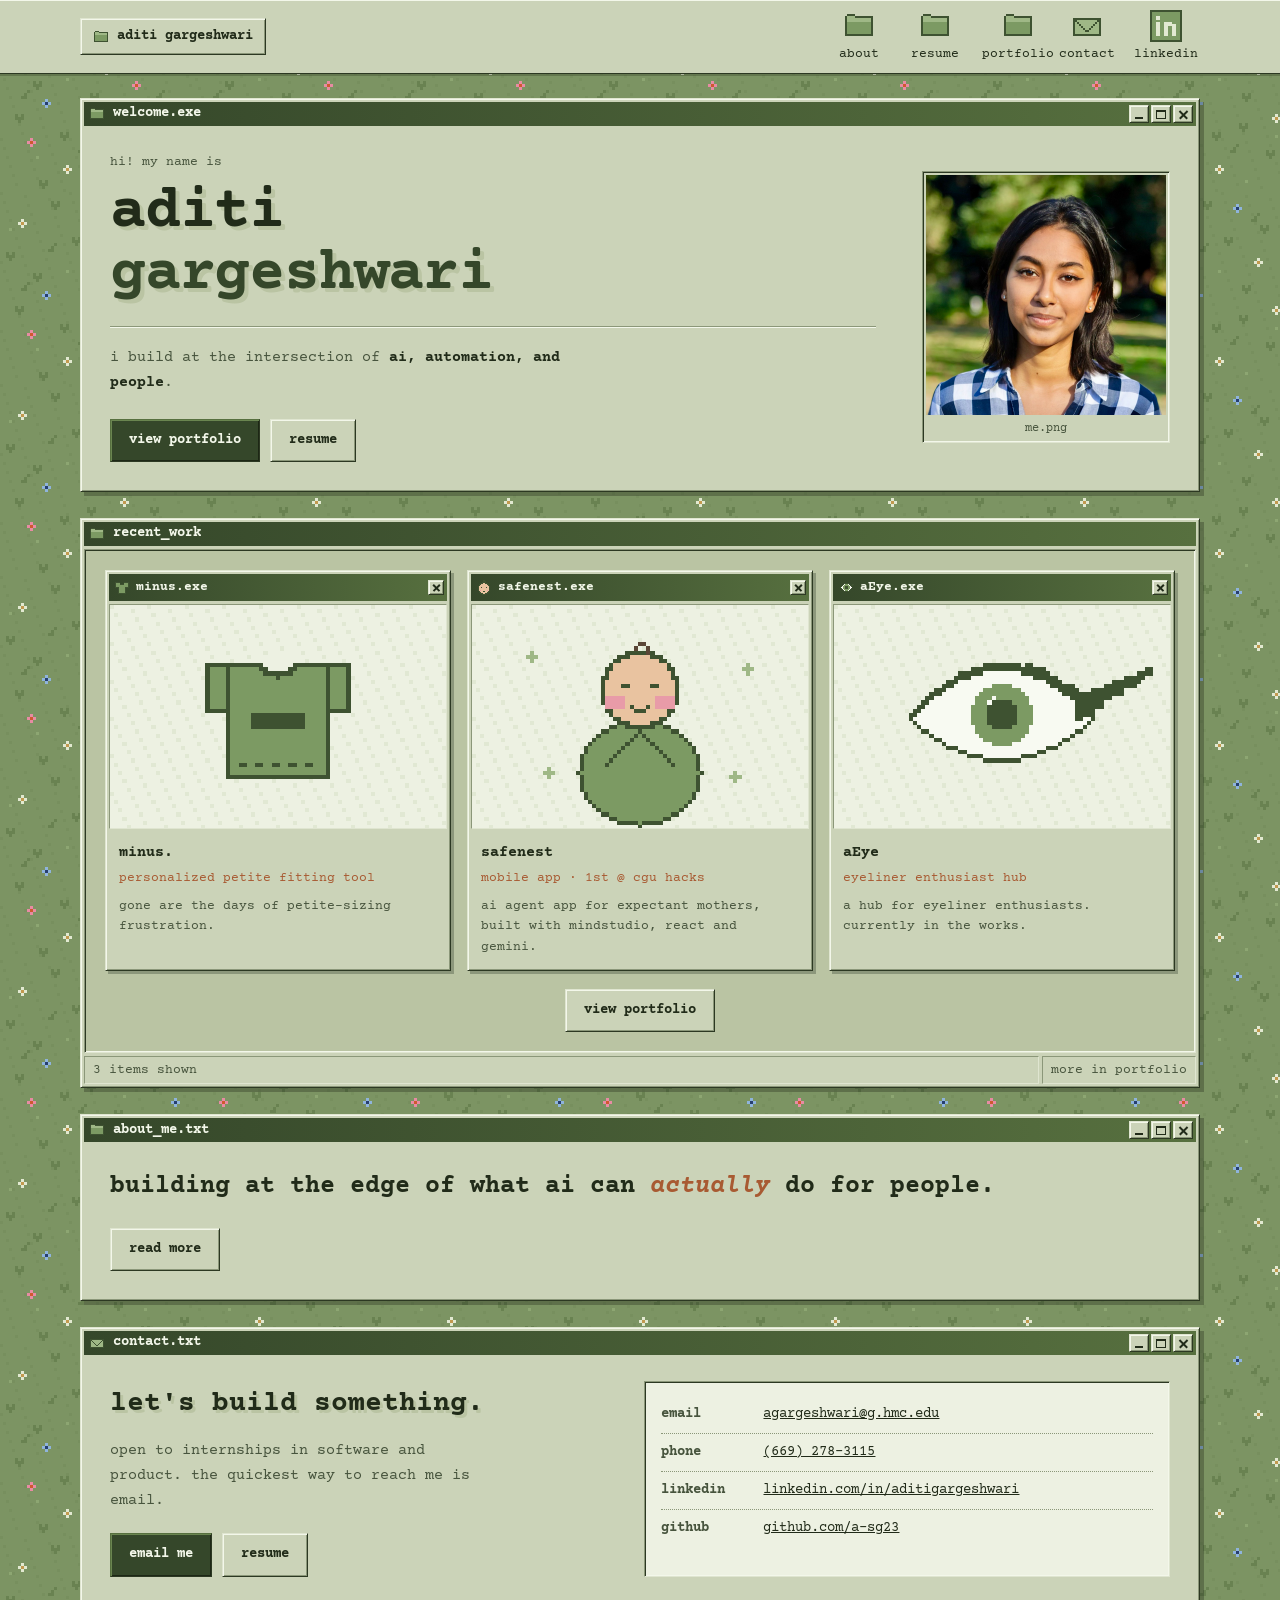
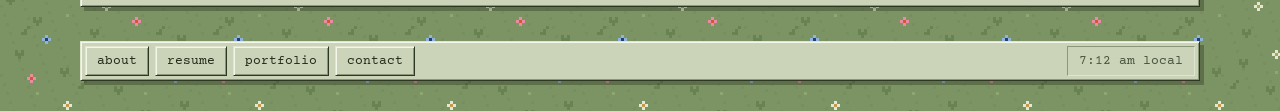
==== commit 25433821: "Add featured projects, resume, real headshot and about page - Home now features minus., safenest and" ====
--- a/index.html
+++ b/index.html
@@ -86,13 +86,28 @@
 
         <a class="card" href="portfolio.html">
           <span class="card__bar">
-            <img src="assets/img/icon-trophy.png" alt="" width="16" height="16">
+            <img src="assets/img/icon-shirt.png" alt="" width="16" height="16">
+            <span>minus.exe</span>
+            <span class="win__btn win__btn--close" aria-hidden="true"><i></i></span>
+          </span>
+          <span class="card__thumb">
+            <img class="shot" src="assets/img/cover-minus.png" alt="" width="324" height="216">
+          </span>
+          <span class="card__body">
+            <span class="card__title">minus.</span>
+            <span class="card__meta">personalized petite fitting tool</span>
+            <span class="card__desc">gone are the days of petite-sizing frustration.</span>
+          </span>
+        </a>
+
+        <a class="card" href="portfolio.html">
+          <span class="card__bar">
+            <img src="assets/img/icon-baby.png" alt="" width="16" height="16">
             <span>safenest.exe</span>
             <span class="win__btn win__btn--close" aria-hidden="true"><i></i></span>
           </span>
           <span class="card__thumb">
-            <!-- swap in: <img class="shot" src="assets/img/shot-safenest.png" alt=""> -->
-            <img src="assets/img/icon-trophy.png" alt="" width="48" height="48">
+            <img class="shot" src="assets/img/cover-safenest.png" alt="" width="324" height="216">
           </span>
           <span class="card__body">
             <span class="card__title">safenest</span>
@@ -103,35 +118,17 @@
 
         <a class="card" href="portfolio.html">
           <span class="card__bar">
-            <img src="assets/img/icon-cart.png" alt="" width="16" height="16">
-            <span>wayfair_workflows.exe</span>
+            <img src="assets/img/icon-eye.png" alt="" width="16" height="16">
+            <span class="keep-case">aEye.exe</span>
             <span class="win__btn win__btn--close" aria-hidden="true"><i></i></span>
           </span>
           <span class="card__thumb">
-            <!-- swap in: <img class="shot" src="assets/img/shot-wayfair.png" alt=""> -->
-            <img src="assets/img/icon-cart.png" alt="" width="48" height="48">
+            <img class="shot" src="assets/img/cover-aeye.png" alt="" width="324" height="216">
           </span>
           <span class="card__body">
-            <span class="card__title">wayfair workflows</span>
-            <span class="card__meta">agentic automation</span>
-            <span class="card__desc">n8n e-commerce automation: competitor monitoring, trend analysis and an executive dashboard.</span>
-          </span>
-        </a>
-
-        <a class="card" href="portfolio.html">
-          <span class="card__bar">
-            <img src="assets/img/icon-globe.png" alt="" width="16" height="16">
-            <span>confidence_compass.exe</span>
-            <span class="win__btn win__btn--close" aria-hidden="true"><i></i></span>
-          </span>
-          <span class="card__thumb">
-            <!-- swap in: <img class="shot" src="assets/img/shot-compass.png" alt=""> -->
-            <img src="assets/img/icon-globe.png" alt="" width="48" height="48">
-          </span>
-          <span class="card__body">
-            <span class="card__title">confidence compass</span>
-            <span class="card__meta">browser extension · research</span>
-            <span class="card__desc">tracks ai-assisted vs. independent problem solving in real time. ipai lab fellowship project.</span>
+            <span class="card__title keep-case">aEye</span>
+            <span class="card__meta">eyeliner enthusiast hub</span>
+            <span class="card__desc">a hub for eyeliner enthusiasts. currently in the works.</span>
           </span>
         </a>
 
@@ -161,26 +158,8 @@
     </div>
 
     <div class="win__body">
-      <div class="about">
-        <div>
-          <p class="about__quote">building at the edge of what ai can <em>actually</em> do for people.</p>
-          <div class="about__cta"><a class="btn" href="about.html">read more</a></div>
-        </div>
-        <dl class="facts">
-          <div>
-            <dt>currently:</dt>
-            <dd>ai tooling and internal automation intern @ <a href="https://www.linkedin.com/company/drafter-inc/posts/?feedView=all" target="_blank" rel="noopener">drafter</a></dd>
-          </div>
-          <div>
-            <dt>upcoming</dt>
-            <dd>president, p-ai at the claremont colleges</dd>
-          </div>
-          <div>
-            <dt>based in</dt>
-            <dd>san jose, california</dd>
-          </div>
-        </dl>
-      </div>
+      <p class="about__quote">building at the edge of what ai can <em>actually</em> do for people.</p>
+      <div class="about__cta"><a class="btn" href="about.html">read more</a></div>
     </div>
   </section>
 
--- a/assets/css/site.css
+++ b/assets/css/site.css
@@ -66,6 +66,9 @@
 img { max-width: 100%; display: block; }
 img.px { image-rendering: pixelated; }
 
+/* opt a proper noun out of the site-wide lowercasing */
+.keep-case { text-transform: none; }
+
 ::selection { background: var(--title-a); color: var(--title-txt); }
 
 :focus-visible {
@@ -341,7 +344,7 @@
 
 /* headshot: drop your photo in at assets/img/me.png and it just works */
 .headshot {
-  width: 240px;
+  width: 248px;
   padding: 3px;
   background: var(--face);
   border: 1px solid;
@@ -354,9 +357,8 @@
   aspect-ratio: 1;
   object-fit: cover;
   background: var(--field);
-  /* the placeholder is pixel art, so keep it crisp. if you swap in a real
-     photo and prefer it smooth rather than chunky, change this to `auto`. */
-  image-rendering: pixelated;
+  /* a real photo, so let the browser resample it smoothly */
+  image-rendering: auto;
 }
 .headshot figcaption {
   font-size: 12px;
@@ -412,7 +414,7 @@
 .card__thumb {
   margin: 3px 0 0;
   aspect-ratio: 3 / 2;
-  max-height: 200px;
+  max-height: 240px;
   background: var(--field);
   display: grid;
   place-items: center;
@@ -443,21 +445,13 @@
    ABOUT
    ========================================================================== */
 
-.about {
-  display: grid;
-  grid-template-columns: minmax(0, 1fr) minmax(200px, .85fr);
-  gap: clamp(18px, 3vw, 34px);
-  align-items: start;
-}
 .about__quote {
   font-size: clamp(18px, 2.3vw, 25px);
   line-height: 1.5;
   font-weight: 700;
 }
 .about__quote em { font-style: italic; color: var(--accent); }
-/* push the cta to the bottom so the pane doesn't end in dead space */
-.about > div:first-child { display: flex; flex-direction: column; height: 100%; }
-.about__cta { margin-top: auto; padding-top: 20px; }
+.about__cta { margin-top: 22px; }
 
 .facts {
   background: var(--field);
@@ -503,6 +497,83 @@
 .notice .btn { margin-top: 16px; }
 
 /* ==========================================================================
+   ABOUT PAGE
+   ========================================================================== */
+
+.about-page {
+  display: grid;
+  grid-template-columns: minmax(0, 1.7fr) minmax(210px, 1fr);
+  gap: clamp(18px, 3vw, 38px);
+  align-items: start;
+}
+.bio h1 {
+  font-size: clamp(24px, 3.6vw, 38px);
+  font-weight: 700;
+  text-shadow: 3px 3px 0 var(--face-dim);
+  margin-bottom: 20px;
+}
+.bio p { max-width: 58ch; }
+.bio p + p { margin-top: 15px; }
+.bio a { color: var(--ink); }
+.bio a:hover { color: var(--accent); }
+
+/* ==========================================================================
+   RESUME — rendered natively so it reads on any screen; pdf is the fallback
+   ========================================================================== */
+
+.resume-top {
+  display: flex;
+  flex-wrap: wrap;
+  gap: 16px;
+  align-items: center;
+  justify-content: space-between;
+  margin-bottom: 22px;
+}
+.resume-top h1 {
+  font-size: clamp(24px, 3.6vw, 38px);
+  font-weight: 700;
+  text-shadow: 3px 3px 0 var(--face-dim);
+}
+
+.resume {
+  background: var(--field);
+  padding: clamp(18px, 3vw, 34px);
+  border: 1px solid;
+  border-color: var(--sh1) var(--hl2) var(--hl2) var(--sh1);
+  box-shadow: inset 1px 1px 0 var(--sh2), inset -1px -1px 0 var(--hl1);
+}
+
+.res-id { text-align: center; border-bottom: 1px solid var(--sh1); padding-bottom: 14px; }
+.res-id h2 { font-size: clamp(20px, 2.6vw, 26px); font-weight: 700; letter-spacing: .04em; }
+.res-id p { font-size: 12.5px; color: var(--ink2); margin-top: 7px; line-height: 1.9; }
+.res-id a { color: var(--ink); overflow-wrap: anywhere; }
+.res-id a:hover { color: var(--accent); }
+
+.res-block { margin-top: 24px; }
+.res-block > h3 {
+  font-size: 12.5px;
+  font-weight: 700;
+  letter-spacing: .16em;
+  text-transform: uppercase;
+  border-bottom: 1px solid var(--sh1);
+  padding-bottom: 4px;
+  margin-bottom: 14px;
+}
+
+.res-entry + .res-entry { margin-top: 17px; }
+.res-row { display: flex; justify-content: space-between; gap: 16px; align-items: baseline; }
+.res-org { font-weight: 700; }
+.res-note { font-weight: 400; color: var(--ink2); }
+.res-when { color: var(--ink2); font-size: 13px; white-space: nowrap; }
+.res-sub { color: var(--ink2); font-size: 13.5px; font-style: italic; margin-top: 2px; }
+.res-entry ul { margin-top: 8px; padding-left: 19px; }
+.res-entry li { margin-top: 5px; font-size: 14px; line-height: 1.6; }
+
+.res-skills { display: grid; gap: 9px; font-size: 14px; }
+.res-skills div { display: grid; grid-template-columns: 100px 1fr; gap: 12px; }
+.res-skills dt { font-weight: 700; }
+
+/* ==========================================================================
    CONTACT
    ========================================================================== */
 
@@ -600,7 +671,7 @@
   .hero__grid { grid-template-columns: 1fr; }
   .headshot { width: 200px; }
   .work-grid { grid-template-columns: repeat(2, minmax(0, 1fr)); }
-  .about, .contact { grid-template-columns: 1fr; }
+  .contact, .about-page { grid-template-columns: 1fr; }
 }
 
 @media (max-width: 720px) {
@@ -611,6 +682,9 @@
   .dock img { width: 24px; height: 24px; }
   .work-grid { grid-template-columns: minmax(0, 1fr); }
   .fields li { grid-template-columns: 1fr; gap: 2px; }
+  .res-row { flex-direction: column; gap: 1px; }
+  .res-when { white-space: normal; }
+  .res-skills div { grid-template-columns: 1fr; gap: 1px; }
   .win__status { flex-wrap: wrap; }
 }
 
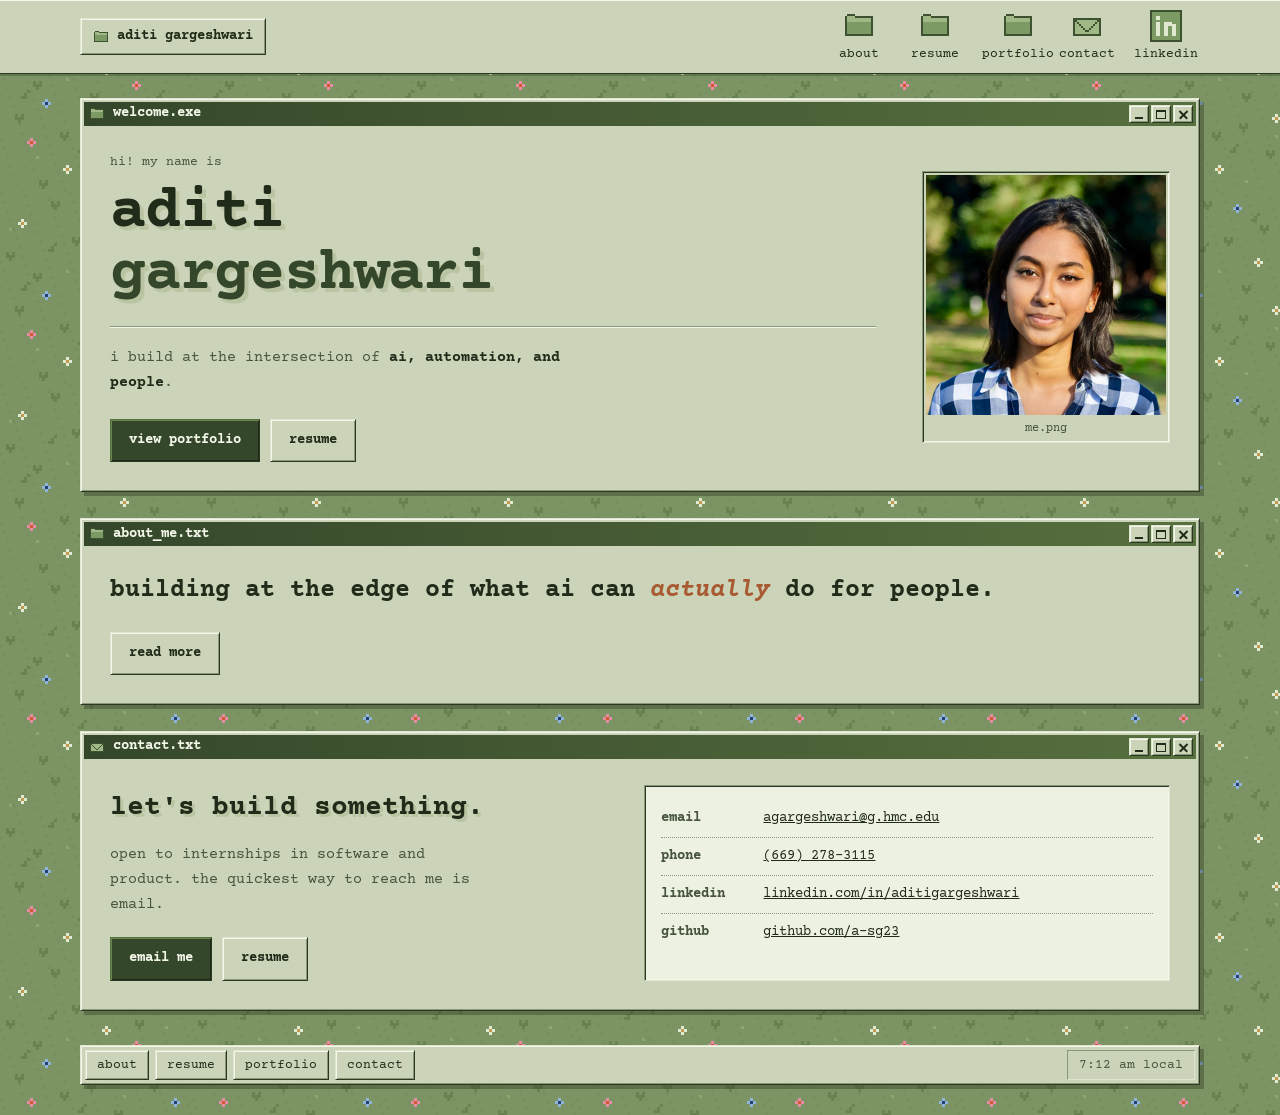
==== commit 2fc6ce7e: "Move projects to a data-driven portfolio grid The home page ended up duplicating the portfolio, so t" ====
--- a/index.html
+++ b/index.html
@@ -74,77 +74,6 @@
     </div>
   </section>
 
-  <!-- =========================== WORK =========================== -->
-  <section class="win reveal" id="work">
-    <div class="win__bar">
-      <img src="assets/img/icon-folder.png" alt="" width="16" height="16">
-      <span class="win__name">recent_work</span>
-    </div>
-
-    <div class="win__body--mdi">
-      <div class="work-grid">
-
-        <a class="card" href="portfolio.html">
-          <span class="card__bar">
-            <img src="assets/img/icon-shirt.png" alt="" width="16" height="16">
-            <span>minus.exe</span>
-            <span class="win__btn win__btn--close" aria-hidden="true"><i></i></span>
-          </span>
-          <span class="card__thumb">
-            <img class="shot" src="assets/img/cover-minus.png" alt="" width="324" height="216">
-          </span>
-          <span class="card__body">
-            <span class="card__title">minus.</span>
-            <span class="card__meta">personalized petite fitting tool</span>
-            <span class="card__desc">gone are the days of petite-sizing frustration.</span>
-          </span>
-        </a>
-
-        <a class="card" href="portfolio.html">
-          <span class="card__bar">
-            <img src="assets/img/icon-baby.png" alt="" width="16" height="16">
-            <span>safenest.exe</span>
-            <span class="win__btn win__btn--close" aria-hidden="true"><i></i></span>
-          </span>
-          <span class="card__thumb">
-            <img class="shot" src="assets/img/cover-safenest.png" alt="" width="324" height="216">
-          </span>
-          <span class="card__body">
-            <span class="card__title">safenest</span>
-            <span class="card__meta">mobile app · 1st @ cgu hacks</span>
-            <span class="card__desc">ai agent app for expectant mothers, built with mindstudio, react and gemini.</span>
-          </span>
-        </a>
-
-        <a class="card" href="portfolio.html">
-          <span class="card__bar">
-            <img src="assets/img/icon-eye.png" alt="" width="16" height="16">
-            <span class="keep-case">aEye.exe</span>
-            <span class="win__btn win__btn--close" aria-hidden="true"><i></i></span>
-          </span>
-          <span class="card__thumb">
-            <img class="shot" src="assets/img/cover-aeye.png" alt="" width="324" height="216">
-          </span>
-          <span class="card__body">
-            <span class="card__title keep-case">aEye</span>
-            <span class="card__meta">eyeliner enthusiast hub</span>
-            <span class="card__desc">a hub for eyeliner enthusiasts. currently in the works.</span>
-          </span>
-        </a>
-
-      </div>
-
-      <div class="center-row">
-        <a class="btn" href="portfolio.html">view portfolio</a>
-      </div>
-    </div>
-
-    <div class="win__status">
-      <span class="win__cell win__cell--grow">3 items shown</span>
-      <span class="win__cell">more in portfolio</span>
-    </div>
-  </section>
-
   <!-- =========================== ABOUT =========================== -->
   <section class="win reveal">
     <div class="win__bar">
--- a/assets/css/site.css
+++ b/assets/css/site.css
@@ -391,9 +391,10 @@
               3px 3px 0 rgba(24, 32, 18, .28);
   transition: transform .12s linear;
 }
-.card:hover { transform: translate(-2px, -2px); }
-.card:hover .card__bar { background: linear-gradient(90deg, #2A3921, var(--title-a)); }
-.card:active { transform: translate(1px, 1px); }
+a.card:hover { transform: translate(-2px, -2px); }
+.card:hover .card__bar,
+.card:focus-visible .card__bar { background: linear-gradient(90deg, #2A3921, var(--title-a)); }
+a.card:active { transform: translate(1px, 1px); }
 
 .card__bar {
   background: linear-gradient(90deg, var(--title-a), var(--title-b));
@@ -412,6 +413,7 @@
 }
 
 .card__thumb {
+  position: relative;
   margin: 3px 0 0;
   aspect-ratio: 3 / 2;
   max-height: 240px;
@@ -423,8 +425,7 @@
   box-shadow: inset 1px 1px 0 var(--sh2), inset -1px -1px 0 var(--hl1);
   overflow: hidden;
 }
-.card__thumb img { width: 64px; height: 64px; image-rendering: pixelated; }
-.card__thumb img.shot { width: 100%; height: 100%; object-fit: cover; }
+.card__thumb img { width: 100%; height: 100%; object-fit: cover; image-rendering: pixelated; }
 
 /* the card is an <a> built from spans, so blockify its inner text runs */
 .card__body { padding: 12px 10px 10px; }
@@ -439,8 +440,6 @@
 .card__bar .win__btn--close i::before,
 .card__bar .win__btn--close i::after { top: 3px; width: 9px; }
 
-.center-row { display: flex; justify-content: center; margin-top: 18px; }
-
 /* ==========================================================================
    ABOUT
    ========================================================================== */
@@ -495,6 +494,69 @@
 .notice h2 { font-size: 16px; font-weight: 700; margin-bottom: 6px; }
 .notice p { color: var(--ink2); font-size: 14px; max-width: 48ch; }
 .notice .btn { margin-top: 16px; }
+
+/* --- portfolio card extras -----------------------------------------------
+   Touch is the default: the description sits inline and nothing reacts to
+   hover. Pointer devices get the overlay instead, on hover *and* focus.     */
+
+.card__status,
+.card__tags,
+.card__desc { display: block; }
+
+.card__body > .card__status {
+  display: inline-block;
+  margin-top: 10px;
+  padding: 2px 8px;
+  font-size: 11.5px;
+  background: var(--face-dim);
+  border: 1px solid;
+  border-color: var(--sh1) var(--hl2) var(--hl2) var(--sh1);
+}
+.card__status--live { color: var(--accent); font-weight: 700; }
+
+.card__body > .card__tags {
+  display: flex;
+  flex-wrap: wrap;
+  gap: 6px;
+  margin-top: 10px;
+}
+.card__tags span {
+  font-size: 11px;
+  padding: 2px 7px;
+  color: var(--ink2);
+  background: var(--field);
+  border: 1px solid var(--sh1);
+}
+
+.card__overlay { display: none; }
+
+@media (hover: hover) and (pointer: fine) {
+  .card__overlay {
+    position: absolute;
+    inset: 0;
+    z-index: 2;
+    display: flex;
+    flex-direction: column;
+    justify-content: flex-end;
+    gap: 11px;
+    padding: 16px;
+    background: rgba(28, 38, 21, .93);
+    color: var(--title-txt);
+    opacity: 0;
+    transition: opacity .22s linear;
+  }
+  .card:hover .card__overlay,
+  .card:focus-visible .card__overlay { opacity: 1; }
+
+  .card__overlay-text { font-size: 12.5px; line-height: 1.55; }
+  .card__more { font-size: 12px; font-weight: 700; color: #B9CF95; }
+
+  /* the inline copy is the touch fallback only */
+  .card__body > .card__desc { display: none; }
+}
+
+.noscript-note { font-size: 14px; color: var(--ink2); }
+.noscript-note a { color: var(--ink); }
 
 /* ==========================================================================
    ABOUT PAGE
